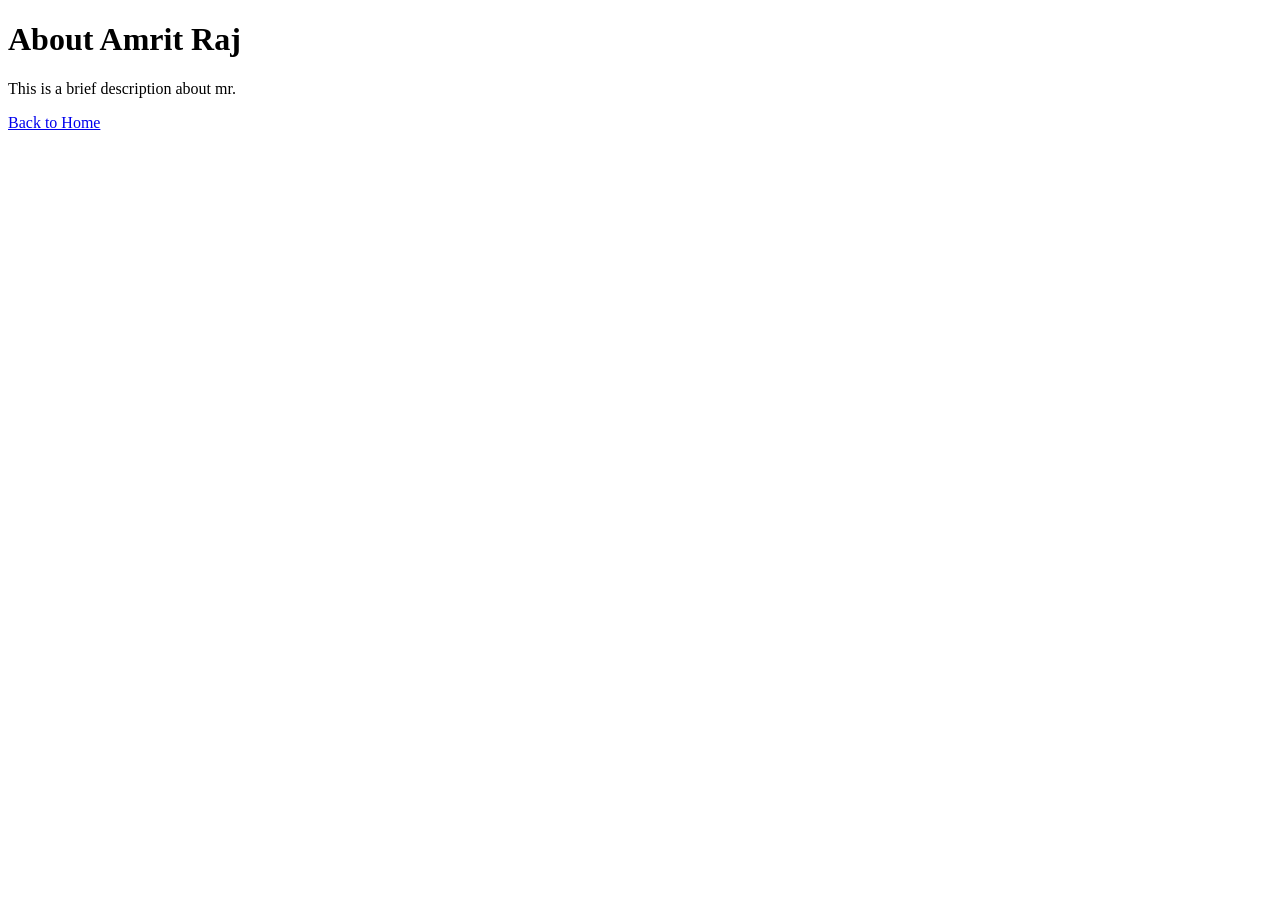
==== index.html @ 1b0df40c "Update index.html" ====
<!DOCTYPE html>
<html>
<head>
  <title>About Me</title>
</head>
  <body>
    <h1>About Amrit Raj</h1>
    <p>This is a brief description about mr.</p>
    <a href="/">Back to Home</a>
  </body>
</html>
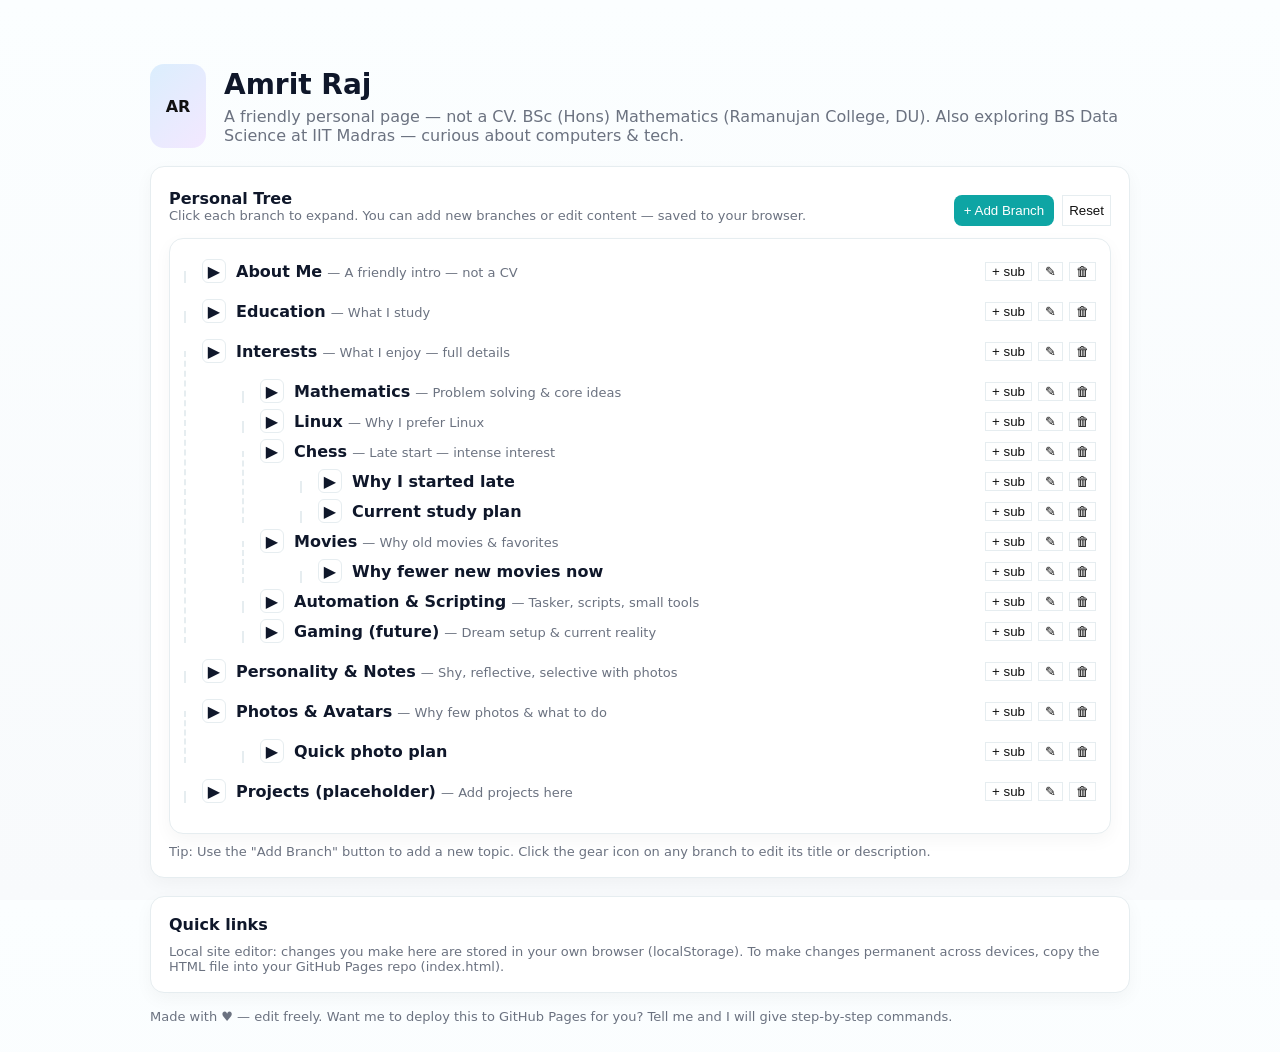
==== commit db44a347: "Revamp personal page layout and features Updated the structure and content of the personal page, inc" ====
--- a/index.html
+++ b/index.html
@@ -1,11 +1,333 @@
-<!DOCTYPE html>
-<html>
+<!doctype html>
+<html lang="en">
 <head>
-  <title>About Me</title>
+  <meta charset="utf-8" />
+  <meta name="viewport" content="width=device-width,initial-scale=1" />
+  <title>Amrit Raj — Personal Tree</title>
+  <style>
+    :root{--bg:#f8fafc;--card:#ffffff;--muted:#6b7280;--accent:#0ea5a4;--line:#e6edf0}
+    html,body{height:100%}
+    body{font-family:Inter, system-ui, -apple-system, 'Segoe UI', Roboto, 'Helvetica Neue', Arial; margin:0;background:linear-gradient(180deg, #fbfeff 0%, var(--bg) 100%);color:#0f172a}
+    .wrap{max-width:980px;margin:36px auto;padding:28px}
+    header{display:flex;align-items:center;gap:18px}
+    .avatar{width:84px;height:84px;border-radius:14px;background:linear-gradient(135deg,#dbeefd,#f3e8ff);display:flex;align-items:center;justify-content:center;font-weight:700;color:#111}
+    h1{font-size:28px;margin:0}
+    .subtitle{color:var(--muted);margin-top:6px}
+
+    .card{background:var(--card);border-radius:14px;padding:18px;margin-top:18px;box-shadow:0 6px 18px rgba(12,18,31,0.04);border:1px solid var(--line)}
+
+    /* Tree styles */
+    .tree{padding:14px}
+    .node{list-style:none;margin:6px 0;padding-left:18px;position:relative}
+    .node:before{content:'';position:absolute;left:0;top:12px;height:calc(100% - 12px);width:12px;border-left:2px dashed var(--line)}
+    .node .branch{display:flex;align-items:center;gap:10px}
+    .toggle{width:22px;height:22px;border-radius:6px;border:1px solid var(--line);display:inline-flex;align-items:center;justify-content:center;cursor:pointer;background:#fff}
+    .label{font-weight:600}
+    .muted{color:var(--muted);font-size:13px}
+
+    .content{margin:10px 0 12px 36px;padding:12px;border-radius:8px;background:linear-gradient(90deg,#fbfffd, #ffffff);border:1px solid var(--line)}
+
+    .controls{display:flex;gap:8px;margin-top:10px}
+    button.btn{background:var(--accent);border:none;color:#fff;padding:8px 10px;border-radius:8px;cursor:pointer}
+    button.ghost{background:#fff;border:1px solid var(--line);color:#111}
+
+    .tiny{font-size:13px;color:var(--muted)}
+
+    footer{margin-top:16px;color:var(--muted);font-size:13px}
+
+    /* responsive */
+    @media (max-width:640px){.wrap{margin:10px;padding:14px}.avatar{width:64px;height:64px}}
+  </style>
 </head>
-  <body>
-    <h1>About Amrit Raj</h1>
-    <p>This is a brief description about mr.</p>
-    <a href="/">Back to Home</a>
-  </body>
+<body>
+  <div class="wrap">
+    <header>
+      <div class="avatar">AR</div>
+      <div>
+        <h1>Amrit Raj</h1>
+        <div class="subtitle">A friendly personal page — not a CV. BSc (Hons) Mathematics (Ramanujan College, DU). Also exploring BS Data Science at IIT Madras — curious about computers & tech.</div>
+      </div>
+    </header>
+
+    <div class="card">
+      <div style="display:flex;justify-content:space-between;align-items:center">
+        <div>
+          <strong>Personal Tree</strong>
+          <div class="tiny">Click each branch to expand. You can add new branches or edit content — saved to your browser.</div>
+        </div>
+        <div class="controls">
+          <button class="btn" id="addRoot">+ Add Branch</button>
+          <button class="ghost" id="resetBtn">Reset</button>
+        </div>
+      </div>
+
+      <div class="tree card" id="treeRoot" style="margin-top:12px">
+        <!-- Tree will be rendered here -->
+      </div>
+
+      <div class="tiny" style="margin-top:10px">Tip: Use the "Add Branch" button to add a new topic. Click the gear icon on any branch to edit its title or description.</div>
+    </div>
+
+    <div class="card">
+      <strong>Quick links</strong>
+      <div style="margin-top:10px" class="muted">Local site editor: changes you make here are stored in your own browser (localStorage). To make changes permanent across devices, copy the HTML file into your GitHub Pages repo (index.html).</div>
+    </div>
+
+    <footer>Made with ♥ — edit freely. Want me to deploy this to GitHub Pages for you? Tell me and I will give step-by-step commands.</footer>
+  </div>
+
+  <template id="nodeTpl">
+    <div class="node">
+      <div class="branch">
+        <div class="toggle" data-action="toggle">▶</div>
+        <div style="flex:1">
+          <div><span class="label" data-role="title">Branch</span> <span class="muted" data-role="short"></span></div>
+        </div>
+        <div style="display:flex;gap:6px">
+          <button class="ghost" data-action="add">+ sub</button>
+          <button class="ghost" data-action="edit">✎</button>
+          <button class="ghost" data-action="delete">🗑</button>
+        </div>
+      </div>
+      <div class="content" data-role="content" style="display:none"></div>
+      <ul data-role="children"></ul>
+    </div>
+  </template>
+
+  <script>
+    // initial data (filled using the details you provided)
+    const defaultTree = {
+      title: 'root',
+      children: [
+        {
+          title: 'About Me',
+          short: 'A friendly intro — not a CV',
+          content: `Hi! I'm <strong>Amrit Raj</strong>. I study BSc (Hons) Mathematics at Ramanujan College (DU) and I'm also exploring BS in Data Science at IIT Madras out of interest in computers & tech. This site is casual — like how I'd introduce myself to a friend.`,
+          children: []
+        },
+        {
+          title: 'Education',
+          short: 'What I study',
+          content: `BSc (Hons) Mathematics — Ramanujan College, DU.<br/>Currently exploring BS in Data Science at IIT Madras and learning programming (diploma-level work).`,
+          children: []
+        },
+        {
+          title: 'Interests',
+          short: 'What I enjoy — full details',
+          content: `Below are expanded sub-branches describing each interest in depth. Click any sub-branch for details and personal notes.`,
+          children: [
+            {
+              title: 'Mathematics',
+              short: 'Problem solving & core ideas',
+              content: `I genuinely enjoy mathematics — especially when solving deep, core problems. I like the feeling of understanding a concept from first principles rather than rote tricks. I prefer the challenge and clarity that come from a careful proof or a neat trick that connects ideas. I'm not chasing being a "professional" mathematician — I enjoy math because it fits how my mind likes to think: precise, logical, and elegant.`,
+              children: []
+            },
+            {
+              title: 'Linux',
+              short: 'Why I prefer Linux',
+              content: `I prefer Linux over Windows because it gives me control and clarity. I like customizing the system, using the terminal, and building lightweight setups. Linux aligns with my interest in troubleshooting and automation — I can inspect what's happening under the hood, script tasks, and learn by doing.`,
+              children: []
+            },
+            {
+              title: 'Chess',
+              short: 'Late start — intense interest',
+              content: `I only learned chess in mid-2024 and now regret not starting earlier. The game is fascinating because it combines calculation, pattern recognition, and long-term planning. Right now I'm studying openings, tactics, and endgames; I record my progress and reflect on mistakes. My goal isn't just to get a high rating quickly — I want to enjoy the learning process and improve steadily.`,
+              children: [
+                {
+                  title: 'Why I started late',
+                  short: '',
+                  content: `I didn't discover chess earlier because my focus was elsewhere — studies, other hobbies, and life distractions. Once I tried it, I realized how addictive learning it could be. Better late than never: many skills transfer (analytical thinking, patience), and I'm excited about future progress.`,
+                  children: []
+                },
+                {
+                  title: 'Current study plan',
+                  short: '',
+                  content: `Daily tactics practice, one opening to learn at a time, annotated game reviews, and endgame fundamentals. Make small goals: 20 tactics a day, one annotated game per week.`,
+                  children: []
+                }
+              ]
+            },
+            {
+              title: 'Movies',
+              short: 'Why old movies & favorites',
+              content: `I enjoy older films (approx 2000–2016) across romance (SRK), action (Hrithik), and comedy (Akshay). These films have strong nostalgia, memorable music, and clear emotional beats that I enjoy. Recently I've watched many of the classics, so I don't have many new titles left to explore in that era — which explains why I'm not watching as many movies now.`,
+              children: [
+                {
+                  title: 'Why fewer new movies now',
+                  short: '',
+                  content: `In the last two years I went through many of the films I loved; I rewatched and completed most of them, so there's less novelty now. When I'm in the mood I still revisit favorites for comfort and nostalgia.`,
+                  children: []
+                }
+              ]
+            },
+            {
+              title: 'Automation & Scripting',
+              short: 'Tasker, scripts, small tools',
+              content: `I enjoy building automation: using Tasker for phone automation, writing Python scripts to solve repetitive tasks, and making tools that save small chunks of time. Automation scratches the same itch as math: find an elegant routine that reduces friction.`,
+              children: []
+            },
+            {
+              title: 'Gaming (future)',
+              short: 'Dream setup & current reality',
+              content: `I hope to dive into PC gaming once I have a GPU and a more powerful rig. Right now I don't play much — phone games aren't my preference, except for a few classics (Mini Militia, Clash of Clans). My ideal future setup is large and immersive (multimonitor, high fps), but for now gaming remains a planned hobby rather than a present one.`,
+              children: []
+            }
+          ]
+        },
+        {
+          title: 'Personality & Notes',
+          short: 'Shy, reflective, selective with photos',
+          content: `I'm naturally shy sometimes — that's part of who I am. I reflect on interactions and prefer small circles. I also care strongly about presentation: I don't like average photos. Out of ~4000 photos, fewer than 70 are usable, fewer than 15 are single portraits, and only about 5 I consider good. I prefer either very good (carefully chosen) or intentionally funny photos rather than bland, average ones.`,
+          children: []
+        },
+        {
+          title: 'Photos & Avatars',
+          short: 'Why few photos & what to do',
+          content: `You mentioned you don't like average photos. That's normal — some people are picky about self-images. Practical tips: take a short session with consistent lighting, pick 5-10 final shots at different expressions, and keep them in a folder. If you prefer not to use real photos, consider a simple illustrated avatar or stylized initials (the site already uses "AR" avatar).`,
+          children: [
+            {
+              title: 'Quick photo plan',
+              short: '',
+              content: `1) Choose a neutral background and natural light. 2) Take a set of 20 photos with different expressions. 3) Pick 3 favorites; edit lightly (crop, exposure). 4) Keep one as your profile picture and archive the rest.`,
+              children: []
+            }
+          ]
+        },
+        {
+          title: 'Projects (placeholder)',
+          short: 'Add projects here',
+          content: `You can list small projects: Python scripts, automation tasks, data analysis notebooks, chess study logs, etc. Add them using the "+ sub" button.`,
+          children: []
+        }
+      ]
+    };
+
+
+    // Load from localStorage or fallback
+    const STORAGE_KEY = 'amritraj_tree_v1';
+    let treeData = null;
+    try{
+      const raw = localStorage.getItem(STORAGE_KEY);
+      treeData = raw ? JSON.parse(raw) : defaultTree;
+    }catch(e){treeData = defaultTree}
+
+    const rootEl = document.getElementById('treeRoot');
+    const tpl = document.getElementById('nodeTpl').content;
+
+    function render() {
+      rootEl.innerHTML = '';
+      treeData.children.forEach(child => {
+        const node = buildNode(child);
+        rootEl.appendChild(node);
+      })
+      save();
+    }
+
+    function buildNode(data) {
+      const clone = tpl.cloneNode(true);
+      const nodeWrapper = clone.querySelector('.node');
+      const titleEl = clone.querySelector('[data-role="title"]');
+      const shortEl = clone.querySelector('[data-role="short"]');
+      const contentEl = clone.querySelector('[data-role="content"]');
+      const childrenEl = clone.querySelector('[data-role="children"]');
+
+      titleEl.innerHTML = data.title || 'Untitled';
+      shortEl.textContent = data.short ? ` — ${data.short}` : '';
+      contentEl.innerHTML = data.content || '<span class="muted">No details yet.</span>';
+
+      // toggle
+      const toggle = clone.querySelector('[data-action="toggle"]');
+      toggle.addEventListener('click', ()=>{
+        const open = contentEl.style.display === 'block';
+        contentEl.style.display = open ? 'none' : 'block';
+        toggle.textContent = open ? '▶' : '▼';
+      });
+
+      // add sub-branch
+      clone.querySelector('[data-action="add"]').addEventListener('click', ()=>{
+        const t = prompt('New sub-branch title');
+        if(t){
+          data.children = data.children || [];
+          data.children.push({title:t, short:'', content:'Write something here...', children:[]});
+          const childNode = buildNode(data.children[data.children.length-1]);
+          childrenEl.appendChild(childNode);
+          contentEl.style.display = 'block'; toggle.textContent = '▼'; save();
+        }
+      });
+
+      // edit
+      clone.querySelector('[data-action="edit"]').addEventListener('click', ()=>{
+        const newTitle = prompt('Edit title', data.title) || data.title;
+        const newShort = prompt('Short note (shown next to title)', data.short || '') || data.short;
+        const newContent = prompt('Content HTML (basic tags ok)', data.content || '') || data.content;
+        data.title = newTitle; data.short = newShort; data.content = newContent;
+        titleEl.innerHTML = data.title; shortEl.textContent = data.short ? ` — ${data.short}` : '';
+        contentEl.innerHTML = data.content;
+        save();
+      });
+
+      // delete
+      clone.querySelector('[data-action="delete"]').addEventListener('click', ()=>{
+        if(!confirm('Delete this branch and all its children?')) return;
+        const parentList = nodeWrapper.parentElement;
+        if(parentList && parentList.dataset.role === 'children'){
+          // remove from parent's children array
+          const parentNode = findParentNode(treeData, data);
+          if(parentNode){
+            parentNode.children = parentNode.children.filter(c=>c!==data);
+            parentList.removeChild(nodeWrapper);
+            save();
+          }
+        } else {
+          // root-level delete
+          treeData.children = treeData.children.filter(c=>c!==data);
+          nodeWrapper.remove();
+          save();
+        }
+      });
+
+      // render children
+      (data.children || []).forEach(ch => {
+        const cn = buildNode(ch);
+        childrenEl.appendChild(cn);
+      });
+
+      return nodeWrapper;
+    }
+
+    function findParentNode(root, target){
+      if(!root || !root.children) return null;
+      for(const ch of root.children){
+        if(ch === target) return root;
+        const deeper = findParentNode(ch, target);
+        if(deeper) return deeper;
+      }
+      return null;
+    }
+
+    function save(){
+      try{localStorage.setItem(STORAGE_KEY, JSON.stringify(treeData));}catch(e){console.warn('save failed',e)}
+    }
+
+    // Add root-level branch
+    document.getElementById('addRoot').addEventListener('click', ()=>{
+      const t = prompt('New branch title');
+      if(t){
+        const node = {title:t, short:'', content:'Write something here...', children:[]};
+        treeData.children.push(node);
+        render();
+      }
+    });
+
+    // reset
+    document.getElementById('resetBtn').addEventListener('click', ()=>{
+      if(confirm('Restore initial tree and clear your local edits?')){
+        treeData = defaultTree; save(); render();
+      }
+    });
+
+    // initial render
+    render();
+  </script>
+</body>
 </html>
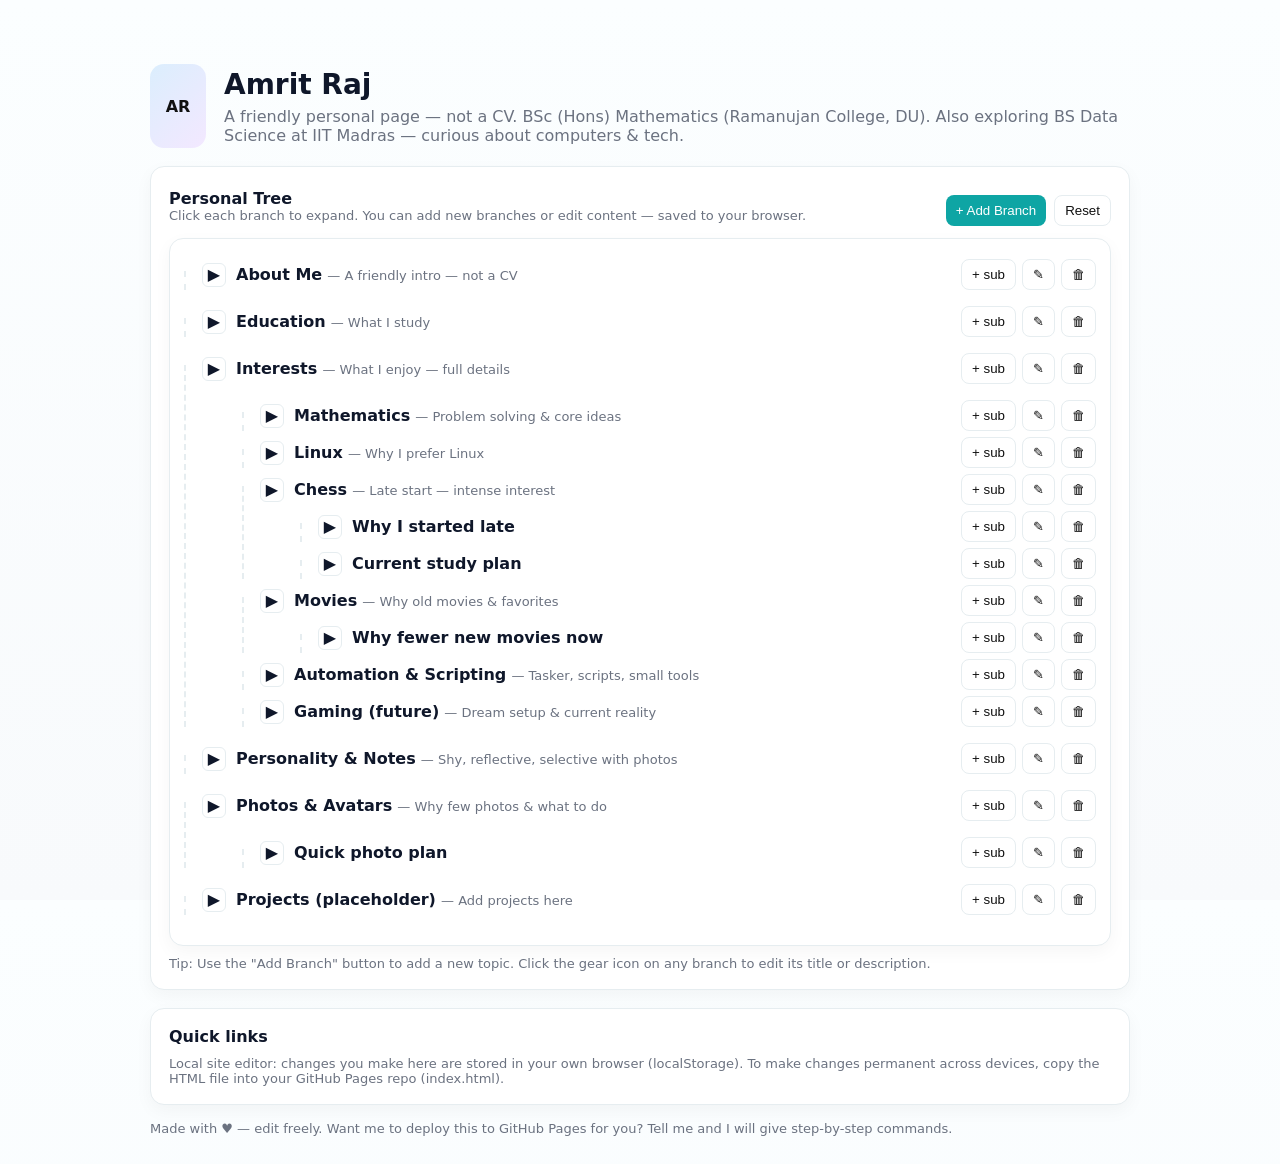
==== commit 3ea071b7: "Refactor event listeners and style adjustments" ====
--- a/index.html
+++ b/index.html
@@ -27,15 +27,15 @@
 
     .content{margin:10px 0 12px 36px;padding:12px;border-radius:8px;background:linear-gradient(90deg,#fbfffd, #ffffff);border:1px solid var(--line)}
 
+    /* controls/buttons (re-added) */
     .controls{display:flex;gap:8px;margin-top:10px}
     button.btn{background:var(--accent);border:none;color:#fff;padding:8px 10px;border-radius:8px;cursor:pointer}
-    button.ghost{background:#fff;border:1px solid var(--line);color:#111}
+    button.ghost{background:#fff;border:1px solid var(--line);color:#111;padding:7px 10px;border-radius:8px;cursor:pointer}
 
     .tiny{font-size:13px;color:var(--muted)}
 
     footer{margin-top:16px;color:var(--muted);font-size:13px}
 
-    /* responsive */
     @media (max-width:640px){.wrap{margin:10px;padding:14px}.avatar{width:64px;height:64px}}
   </style>
 </head>
@@ -95,7 +95,7 @@
   </template>
 
   <script>
-    // initial data (filled using the details you provided)
+    // initial data (kept exactly as you wrote)
     const defaultTree = {
       title: 'root',
       children: [
@@ -202,14 +202,13 @@
       ]
     };
 
-
     // Load from localStorage or fallback
     const STORAGE_KEY = 'amritraj_tree_v1';
     let treeData = null;
-    try{
+    try {
       const raw = localStorage.getItem(STORAGE_KEY);
       treeData = raw ? JSON.parse(raw) : defaultTree;
-    }catch(e){treeData = defaultTree}
+    } catch (e) { treeData = defaultTree; }
 
     const rootEl = document.getElementById('treeRoot');
     const tpl = document.getElementById('nodeTpl').content;
@@ -219,7 +218,7 @@
       treeData.children.forEach(child => {
         const node = buildNode(child);
         rootEl.appendChild(node);
-      })
+      });
       save();
     }
 
@@ -237,26 +236,26 @@
 
       // toggle
       const toggle = clone.querySelector('[data-action="toggle"]');
-      toggle.addEventListener('click', ()=>{
+      toggle.addEventListener('click', () => {
         const open = contentEl.style.display === 'block';
         contentEl.style.display = open ? 'none' : 'block';
         toggle.textContent = open ? '▶' : '▼';
       });
 
       // add sub-branch
-      clone.querySelector('[data-action="add"]').addEventListener('click', ()=>{
+      clone.querySelector('[data-action="add"]').addEventListener('click', () => {
         const t = prompt('New sub-branch title');
-        if(t){
+        if (t) {
           data.children = data.children || [];
-          data.children.push({title:t, short:'', content:'Write something here...', children:[]});
-          const childNode = buildNode(data.children[data.children.length-1]);
+          data.children.push({ title: t, short: '', content: 'Write something here...', children: [] });
+          const childNode = buildNode(data.children[data.children.length - 1]);
           childrenEl.appendChild(childNode);
           contentEl.style.display = 'block'; toggle.textContent = '▼'; save();
         }
       });
 
       // edit
-      clone.querySelector('[data-action="edit"]').addEventListener('click', ()=>{
+      clone.querySelector('[data-action="edit"]').addEventListener('click', () => {
         const newTitle = prompt('Edit title', data.title) || data.title;
         const newShort = prompt('Short note (shown next to title)', data.short || '') || data.short;
         const newContent = prompt('Content HTML (basic tags ok)', data.content || '') || data.content;
@@ -267,20 +266,18 @@
       });
 
       // delete
-      clone.querySelector('[data-action="delete"]').addEventListener('click', ()=>{
-        if(!confirm('Delete this branch and all its children?')) return;
+      clone.querySelector('[data-action="delete"]').addEventListener('click', () => {
+        if (!confirm('Delete this branch and all its children?')) return;
         const parentList = nodeWrapper.parentElement;
-        if(parentList && parentList.dataset.role === 'children'){
-          // remove from parent's children array
+        if (parentList && parentList.dataset.role === 'children') {
           const parentNode = findParentNode(treeData, data);
-          if(parentNode){
-            parentNode.children = parentNode.children.filter(c=>c!==data);
+          if (parentNode) {
+            parentNode.children = parentNode.children.filter(c => c !== data);
             parentList.removeChild(nodeWrapper);
             save();
           }
         } else {
-          // root-level delete
-          treeData.children = treeData.children.filter(c=>c!==data);
+          treeData.children = treeData.children.filter(c => c !== data);
           nodeWrapper.remove();
           save();
         }
@@ -295,33 +292,33 @@
       return nodeWrapper;
     }
 
-    function findParentNode(root, target){
-      if(!root || !root.children) return null;
-      for(const ch of root.children){
-        if(ch === target) return root;
+    function findParentNode(root, target) {
+      if (!root || !root.children) return null;
+      for (const ch of root.children) {
+        if (ch === target) return root;
         const deeper = findParentNode(ch, target);
-        if(deeper) return deeper;
+        if (deeper) return deeper;
       }
       return null;
     }
 
-    function save(){
-      try{localStorage.setItem(STORAGE_KEY, JSON.stringify(treeData));}catch(e){console.warn('save failed',e)}
+    function save() {
+      try { localStorage.setItem(STORAGE_KEY, JSON.stringify(treeData)); } catch (e) { console.warn('save failed', e); }
     }
 
     // Add root-level branch
-    document.getElementById('addRoot').addEventListener('click', ()=>{
+    document.getElementById('addRoot').addEventListener('click', () => {
       const t = prompt('New branch title');
-      if(t){
-        const node = {title:t, short:'', content:'Write something here...', children:[]};
+      if (t) {
+        const node = { title: t, short: '', content: 'Write something here...', children: [] };
         treeData.children.push(node);
         render();
       }
     });
 
     // reset
-    document.getElementById('resetBtn').addEventListener('click', ()=>{
-      if(confirm('Restore initial tree and clear your local edits?')){
+    document.getElementById('resetBtn').addEventListener('click', () => {
+      if (confirm('Restore initial tree and clear your local edits?')) {
         treeData = defaultTree; save(); render();
       }
     });
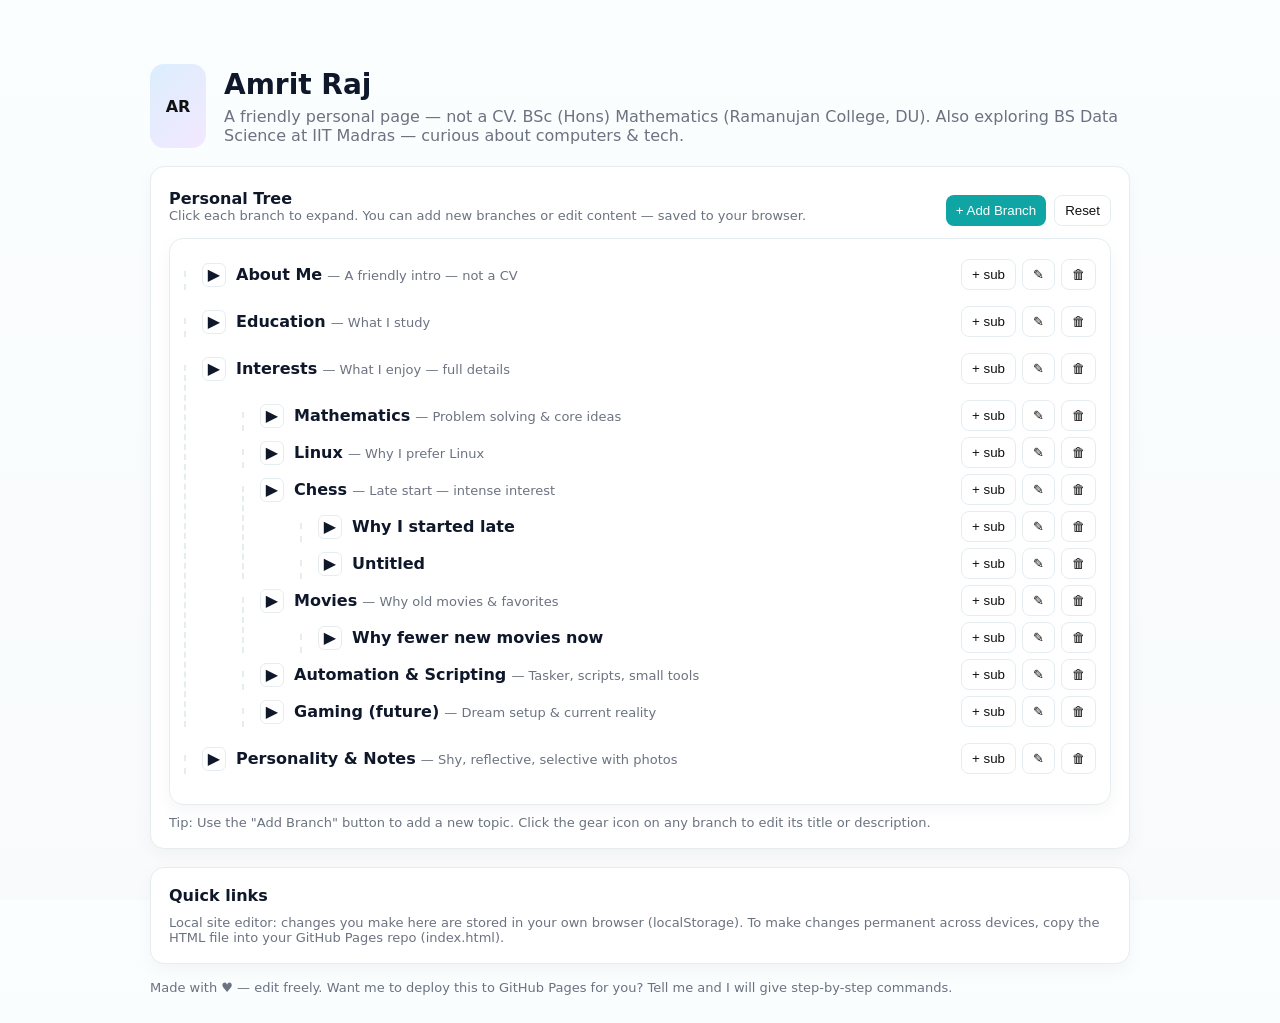
==== commit 753e2a26: "Revise content in index.html for clarity Updated personal introduction and interests sections for cl" ====
--- a/index.html
+++ b/index.html
@@ -102,13 +102,13 @@
         {
           title: 'About Me',
           short: 'A friendly intro — not a CV',
-          content: `Hi! I'm <strong>Amrit Raj</strong>. I study BSc (Hons) Mathematics at Ramanujan College (DU) and I'm also exploring BS in Data Science at IIT Madras out of interest in computers & tech. This site is casual — like how I'd introduce myself to a friend.`,
+          content: `Hi! I'm <strong>Amrit Raj</strong>. I study BSc (Hons) Mathematics at Ramanujan College (DU) and I'm also exploring BS in Data Science at IIT Madras out of interest in computers & tech. This site is casual — like how I'd introduce myself to a someone.`,
           children: []
         },
         {
           title: 'Education',
           short: 'What I study',
-          content: `BSc (Hons) Mathematics — Ramanujan College, DU.<br/>Currently exploring BS in Data Science at IIT Madras and learning programming (diploma-level work).`,
+          content: `BSc (Hons) Mathematics — Ramanujan College, DU.<br/>Currently exploring BS in Data Science at IIT Madras and learning programming (diploma-level ).`,
           children: []
         },
         {
@@ -119,31 +119,29 @@
             {
               title: 'Mathematics',
               short: 'Problem solving & core ideas',
-              content: `I genuinely enjoy mathematics — especially when solving deep, core problems. I like the feeling of understanding a concept from first principles rather than rote tricks. I prefer the challenge and clarity that come from a careful proof or a neat trick that connects ideas. I'm not chasing being a "professional" mathematician — I enjoy math because it fits how my mind likes to think: precise, logical, and elegant.`,
+              content: `I genuinely enjoy mathematics — especially when solving deep, core problems. I'm not chasing being a "professional" mathematician — I enjoy math because it fits how my mind likes to think.`,
               children: []
             },
             {
               title: 'Linux',
               short: 'Why I prefer Linux',
-              content: `I prefer Linux over Windows because it gives me control and clarity. I like customizing the system, using the terminal, and building lightweight setups. Linux aligns with my interest in troubleshooting and automation — I can inspect what's happening under the hood, script tasks, and learn by doing.`,
+              content: `I prefer Linux over Windows because it gives me control and clarity. I like customizing the system, using the terminal, and building lightweight setups. Linux aligns with my interest — I can inspect what's happening under the hood, script tasks, and learn by doing.`,
               children: []
             },
             {
               title: 'Chess',
               short: 'Late start — intense interest',
-              content: `I only learned chess in mid-2024 and now regret not starting earlier. The game is fascinating because it combines calculation, pattern recognition, and long-term planning. Right now I'm studying openings, tactics, and endgames; I record my progress and reflect on mistakes. My goal isn't just to get a high rating quickly — I want to enjoy the learning process and improve steadily.`,
+              content: `I only learned chess in mid-2024 and now regret not starting earlier. The game is fascinating because it combines calculation, pattern recognition, and long-term planning. Right now I'm studying openings, tactics, and endgames.`,
               children: [
                 {
                   title: 'Why I started late',
                   short: '',
-                  content: `I didn't discover chess earlier because my focus was elsewhere — studies, other hobbies, and life distractions. Once I tried it, I realized how addictive learning it could be. Better late than never: many skills transfer (analytical thinking, patience), and I'm excited about future progress.`,
+                  content: `I didn't discover chess earlier because my focus was elsewhere — other hobbies, and life distractions. Once I tried it, I realized how addictive learning it could be. And I'm excited about future progress.`,
                   children: []
                 },
-                {
-                  title: 'Current study plan',
-                  short: '',
-                  content: `Daily tactics practice, one opening to learn at a time, annotated game reviews, and endgame fundamentals. Make small goals: 20 tactics a day, one annotated game per week.`,
-                  children: []
+               {
+                  
+                 children: []
                 }
               ]
             },
@@ -163,7 +161,7 @@
             {
               title: 'Automation & Scripting',
               short: 'Tasker, scripts, small tools',
-              content: `I enjoy building automation: using Tasker for phone automation, writing Python scripts to solve repetitive tasks, and making tools that save small chunks of time. Automation scratches the same itch as math: find an elegant routine that reduces friction.`,
+              content: `I enjoy building automation: using Tasker for phone automation, writing Python scripts to solve repetitive tasks, and making tools that save small chunks of time.`,
               children: []
             },
             {
@@ -177,28 +175,11 @@
         {
           title: 'Personality & Notes',
           short: 'Shy, reflective, selective with photos',
-          content: `I'm naturally shy sometimes — that's part of who I am. I reflect on interactions and prefer small circles. I also care strongly about presentation: I don't like average photos. Out of ~4000 photos, fewer than 70 are usable, fewer than 15 are single portraits, and only about 5 I consider good. I prefer either very good (carefully chosen) or intentionally funny photos rather than bland, average ones.`,
+          content: `I'm naturally shy sometimes. I don't really know why, but I don't enjoy being that way. — that's part of who I am. I don't like average photos. Out of ~4000 photos, fewer than 70 are usable, fewer than 15 are single portraits, and only about 5 I consider good. I prefer either very good (carefully chosen) or intentionally funny photos rather than bland, average ones.`,
           children: []
         },
-        {
-          title: 'Photos & Avatars',
-          short: 'Why few photos & what to do',
-          content: `You mentioned you don't like average photos. That's normal — some people are picky about self-images. Practical tips: take a short session with consistent lighting, pick 5-10 final shots at different expressions, and keep them in a folder. If you prefer not to use real photos, consider a simple illustrated avatar or stylized initials (the site already uses "AR" avatar).`,
-          children: [
-            {
-              title: 'Quick photo plan',
-              short: '',
-              content: `1) Choose a neutral background and natural light. 2) Take a set of 20 photos with different expressions. 3) Pick 3 favorites; edit lightly (crop, exposure). 4) Keep one as your profile picture and archive the rest.`,
-              children: []
-            }
-          ]
-        },
-        {
-          title: 'Projects (placeholder)',
-          short: 'Add projects here',
-          content: `You can list small projects: Python scripts, automation tasks, data analysis notebooks, chess study logs, etc. Add them using the "+ sub" button.`,
-          children: []
-        }
+        ,
+        
       ]
     };
 
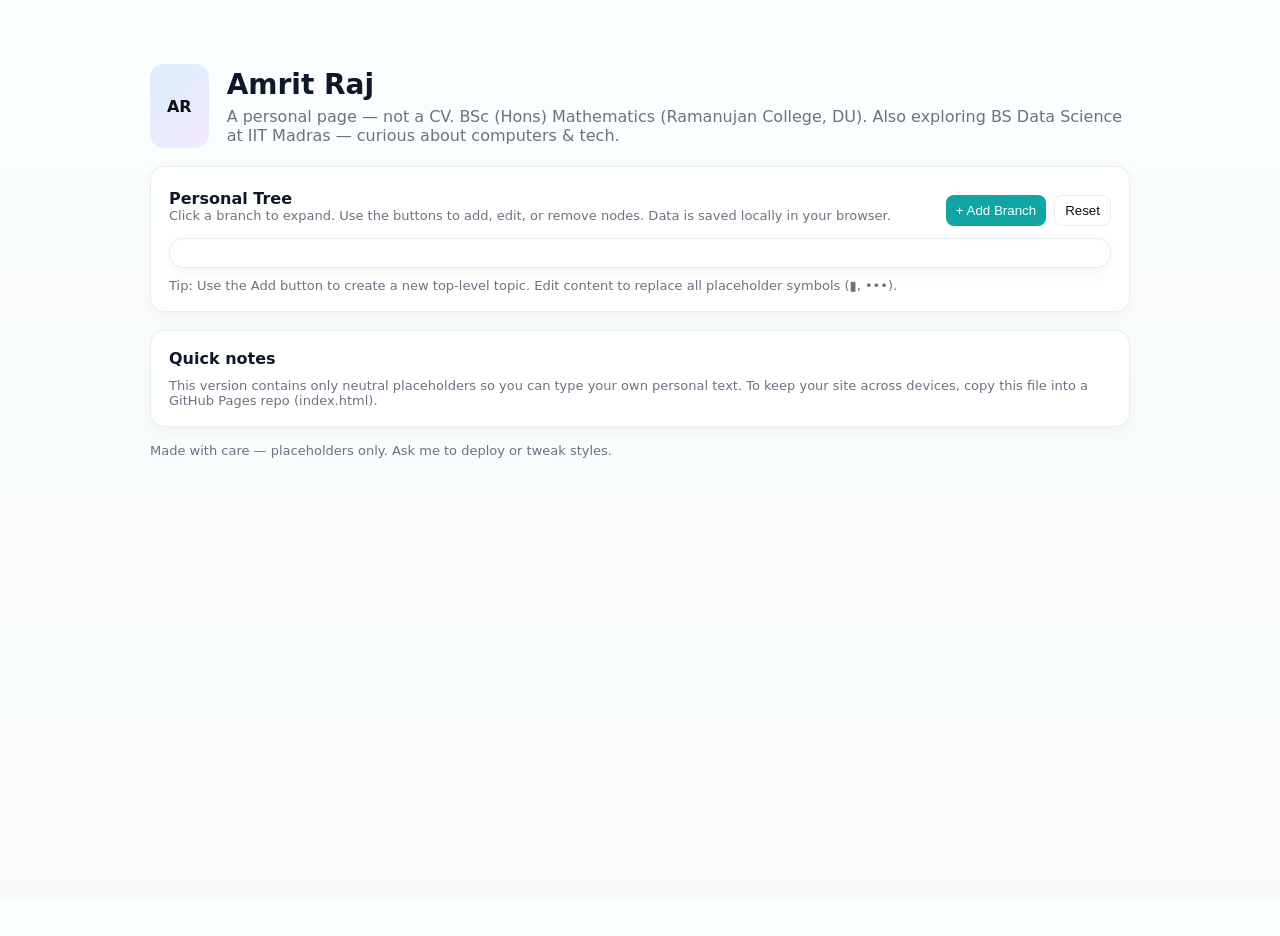
==== commit aa37cb16: "Update title and content placeholders in index.html" ====
--- a/index.html
+++ b/index.html
@@ -3,7 +3,7 @@
 <head>
   <meta charset="utf-8" />
   <meta name="viewport" content="width=device-width,initial-scale=1" />
-  <title>Amrit Raj — Personal Tree</title>
+  <title>Personal Tree — Amrit Raj</title>
   <style>
     :root{--bg:#f8fafc;--card:#ffffff;--muted:#6b7280;--accent:#0ea5a4;--line:#e6edf0}
     html,body{height:100%}
@@ -45,7 +45,7 @@
       <div class="avatar">AR</div>
       <div>
         <h1>Amrit Raj</h1>
-        <div class="subtitle">A friendly personal page — not a CV. BSc (Hons) Mathematics (Ramanujan College, DU). Also exploring BS Data Science at IIT Madras — curious about computers & tech.</div>
+        <div class="subtitle">A personal page — not a CV. BSc (Hons) Mathematics (Ramanujan College, DU). Also exploring BS Data Science at IIT Madras — curious about computers & tech.</div>
       </div>
     </header>
 
@@ -53,7 +53,7 @@
       <div style="display:flex;justify-content:space-between;align-items:center">
         <div>
           <strong>Personal Tree</strong>
-          <div class="tiny">Click each branch to expand. You can add new branches or edit content — saved to your browser.</div>
+          <div class="tiny">Click a branch to expand. Use the buttons to add, edit, or remove nodes. Data is saved locally in your browser.</div>
         </div>
         <div class="controls">
           <button class="btn" id="addRoot">+ Add Branch</button>
@@ -65,15 +65,15 @@
         <!-- Tree will be rendered here -->
       </div>
 
-      <div class="tiny" style="margin-top:10px">Tip: Use the "Add Branch" button to add a new topic. Click the gear icon on any branch to edit its title or description.</div>
+      <div class="tiny" style="margin-top:10px">Tip: Use the Add button to create a new top-level topic. Edit content to replace all placeholder symbols (▮, •••).</div>
     </div>
 
     <div class="card">
-      <strong>Quick links</strong>
-      <div style="margin-top:10px" class="muted">Local site editor: changes you make here are stored in your own browser (localStorage). To make changes permanent across devices, copy the HTML file into your GitHub Pages repo (index.html).</div>
+      <strong>Quick notes</strong>
+      <div style="margin-top:10px" class="muted">This version contains only neutral placeholders so you can type your own personal text. To keep your site across devices, copy this file into a GitHub Pages repo (index.html).</div>
     </div>
 
-    <footer>Made with ♥ — edit freely. Want me to deploy this to GitHub Pages for you? Tell me and I will give step-by-step commands.</footer>
+    <footer>Made with care — placeholders only. Ask me to deploy or tweak styles.</footer>
   </div>
 
   <template id="nodeTpl">
@@ -81,7 +81,7 @@
       <div class="branch">
         <div class="toggle" data-action="toggle">▶</div>
         <div style="flex:1">
-          <div><span class="label" data-role="title">Branch</span> <span class="muted" data-role="short"></span></div>
+          <div><span class="label" data-role="title">Branch</span> <span class="muted" data-role="short">•••</span></div>
         </div>
         <div style="display:flex;gap:6px">
           <button class="ghost" data-action="add">+ sub</button>
@@ -89,63 +89,36 @@
           <button class="ghost" data-action="delete">🗑</button>
         </div>
       </div>
-      <div class="content" data-role="content" style="display:none"></div>
+      <div class="content" data-role="content" style="display:none">▮</div>
       <ul data-role="children"></ul>
     </div>
   </template>
 
   <script>
-    // initial data (kept exactly as you wrote)
+    // neutral placeholder data
     const defaultTree = {
       title: 'root',
       children: [
+        { title: 'About Me', short: 'A friendly intro — not a CV', content: 'Hi! I'm <strong>Amrit Raj</strong>. I study BSc (Hons) Mathematics at Ramanujan College (DU) and I'm also exploring BS in Data Science at IIT Madras out of interest in computers & tech. This site is casual — like how I'd introduce myself to someone.', children: [] },
+        { title: 'Education', short: 'What I study', content: 'BSc (Hons) Mathematics — Ramanujan College, DU.<br/>Currently exploring BS in Data Science at IIT Madras and learning programming (diploma-level)', children: [] },
         {
-          title: 'About Me',
-          short: 'A friendly intro — not a CV',
-          content: `Hi! I'm <strong>Amrit Raj</strong>. I study BSc (Hons) Mathematics at Ramanujan College (DU) and I'm also exploring BS in Data Science at IIT Madras out of interest in computers & tech. This site is casual — like how I'd introduce myself to a someone.`,
-          children: []
-        },
-        {
-          title: 'Education',
-          short: 'What I study',
-          content: `BSc (Hons) Mathematics — Ramanujan College, DU.<br/>Currently exploring BS in Data Science at IIT Madras and learning programming (diploma-level ).`,
-          children: []
-        },
-        {
-          title: 'Interests',
-          short: 'What I enjoy — full details',
-          content: `Below are expanded sub-branches describing each interest in depth. Click any sub-branch for details and personal notes.`,
-          children: [
-            {
-              title: 'Mathematics',
-              short: 'Problem solving & core ideas',
-              content: `I genuinely enjoy mathematics — especially when solving deep, core problems. I'm not chasing being a "professional" mathematician — I enjoy math because it fits how my mind likes to think.`,
-              children: []
-            },
-            {
-              title: 'Linux',
-              short: 'Why I prefer Linux',
-              content: `I prefer Linux over Windows because it gives me control and clarity. I like customizing the system, using the terminal, and building lightweight setups. Linux aligns with my interest — I can inspect what's happening under the hood, script tasks, and learn by doing.`,
-              children: []
-            },
+          title: 'Interests', short: 'What I enjoy — full details', content: 'Below are expanded sub-branches describing each interest in depth. Click any sub-branch for details and personal notes.', children: [
+            { title: 'Mathematics', short: 'Problem solving & core ideas', content: 'I genuinely enjoy mathematics — especially when solving deep, core problems. I'm not chasing being a "professional" mathematician — I enjoy math because it fits how my mind likes to think.', children: [] },
+            { title: 'Linux', short: 'Why I prefer Linux', content: 'I prefer Linux over Windows because it gives me control and clarity. I like customizing the system, using the terminal, and building lightweight setups. Linux aligns with my interest in troubleshooting and automation — I can inspect what's happening under the hood, script tasks, and learn by doing.', children: [] },
             {
               title: 'Chess',
               short: 'Late start — intense interest',
-              content: `I only learned chess in mid-2024 and now regret not starting earlier. The game is fascinating because it combines calculation, pattern recognition, and long-term planning. Right now I'm studying openings, tactics, and endgames.`,
+              content: `I learned chess in mid-2024 and now regret not starting earlier. The game is fascinating because it combines calculation, pattern recognition, and long-term planning. Right now I'm studying openings, tactics, and endgames.`,
               children: [
                 {
                   title: 'Why I started late',
                   short: '',
-                  content: `I didn't discover chess earlier because my focus was elsewhere — other hobbies, and life distractions. Once I tried it, I realized how addictive learning it could be. And I'm excited about future progress.`,
+                  content: `I didn't discover chess earlier because my focus was elsewhere — other hobbies, and life distractions. Once I tried it, I realized how addictive learning it could be. I'm excited about future progress.`,
                   children: []
-                },
-               {
-                  
-                 children: []
                 }
-              ]
-            },
-            {
+          ]
+        },
+         {
               title: 'Movies',
               short: 'Why old movies & favorites',
               content: `I enjoy older films (approx 2000–2016) across romance (SRK), action (Hrithik), and comedy (Akshay). These films have strong nostalgia, memorable music, and clear emotional beats that I enjoy. Recently I've watched many of the classics, so I don't have many new titles left to explore in that era — which explains why I'm not watching as many movies now.`,
@@ -175,16 +148,13 @@
         {
           title: 'Personality & Notes',
           short: 'Shy, reflective, selective with photos',
-          content: `I'm naturally shy sometimes. I don't really know why, but I don't enjoy being that way. — that's part of who I am. I don't like average photos. Out of ~4000 photos, fewer than 70 are usable, fewer than 15 are single portraits, and only about 5 I consider good. I prefer either very good (carefully chosen) or intentionally funny photos rather than bland, average ones.`,
-          children: []
-        },
-        ,
-        
+          content: `I’m naturally shy sometimes, and I don’t know why, but I don’t like being shy — that's part of who I am. I reflect on interactions and prefer small circles. I don't like average photos. Out of ~4000 photos, fewer than 70 are usable, fewer than 15 are single portraits, and only about 5 I consider good. I prefer either very good or intentionally funny photos rather than bland, average ones.`,
+          children: [] 
+        }
       ]
     };
 
-    // Load from localStorage or fallback
-    const STORAGE_KEY = 'amritraj_tree_v1';
+    const STORAGE_KEY = 'personal_tree_placeholders_v1';
     let treeData = null;
     try {
       const raw = localStorage.getItem(STORAGE_KEY);
@@ -211,7 +181,7 @@
       const contentEl = clone.querySelector('[data-role="content"]');
       const childrenEl = clone.querySelector('[data-role="children"]');
 
-      titleEl.innerHTML = data.title || 'Untitled';
+      titleEl.textContent = data.title || '▮';
       shortEl.textContent = data.short ? ` — ${data.short}` : '';
       contentEl.innerHTML = data.content || '<span class="muted">No details yet.</span>';
 
@@ -225,10 +195,10 @@
 
       // add sub-branch
       clone.querySelector('[data-action="add"]').addEventListener('click', () => {
-        const t = prompt('New sub-branch title');
-        if (t) {
+        const t = prompt('New sub-branch title', '▮');
+        if (t !== null) {
           data.children = data.children || [];
-          data.children.push({ title: t, short: '', content: 'Write something here...', children: [] });
+          data.children.push({ title: t || '▮', short: '', content: '▮', children: [] });
           const childNode = buildNode(data.children[data.children.length - 1]);
           childrenEl.appendChild(childNode);
           contentEl.style.display = 'block'; toggle.textContent = '▼'; save();
@@ -239,9 +209,9 @@
       clone.querySelector('[data-action="edit"]').addEventListener('click', () => {
         const newTitle = prompt('Edit title', data.title) || data.title;
         const newShort = prompt('Short note (shown next to title)', data.short || '') || data.short;
-        const newContent = prompt('Content HTML (basic tags ok)', data.content || '') || data.content;
+        const newContent = prompt('Content (HTML allowed)', data.content || '') || data.content;
         data.title = newTitle; data.short = newShort; data.content = newContent;
-        titleEl.innerHTML = data.title; shortEl.textContent = data.short ? ` — ${data.short}` : '';
+        titleEl.textContent = data.title; shortEl.textContent = data.short ? ` — ${data.short}` : '';
         contentEl.innerHTML = data.content;
         save();
       });
@@ -289,9 +259,9 @@
 
     // Add root-level branch
     document.getElementById('addRoot').addEventListener('click', () => {
-      const t = prompt('New branch title');
-      if (t) {
-        const node = { title: t, short: '', content: 'Write something here...', children: [] };
+      const t = prompt('New branch title', '▮');
+      if (t !== null) {
+        const node = { title: t || '▮', short: '', content: '▮', children: [] };
         treeData.children.push(node);
         render();
       }
@@ -299,7 +269,7 @@
 
     // reset
     document.getElementById('resetBtn').addEventListener('click', () => {
-      if (confirm('Restore initial tree and clear your local edits?')) {
+      if (confirm('Restore neutral placeholder tree and clear your local edits?')) {
         treeData = defaultTree; save(); render();
       }
     });
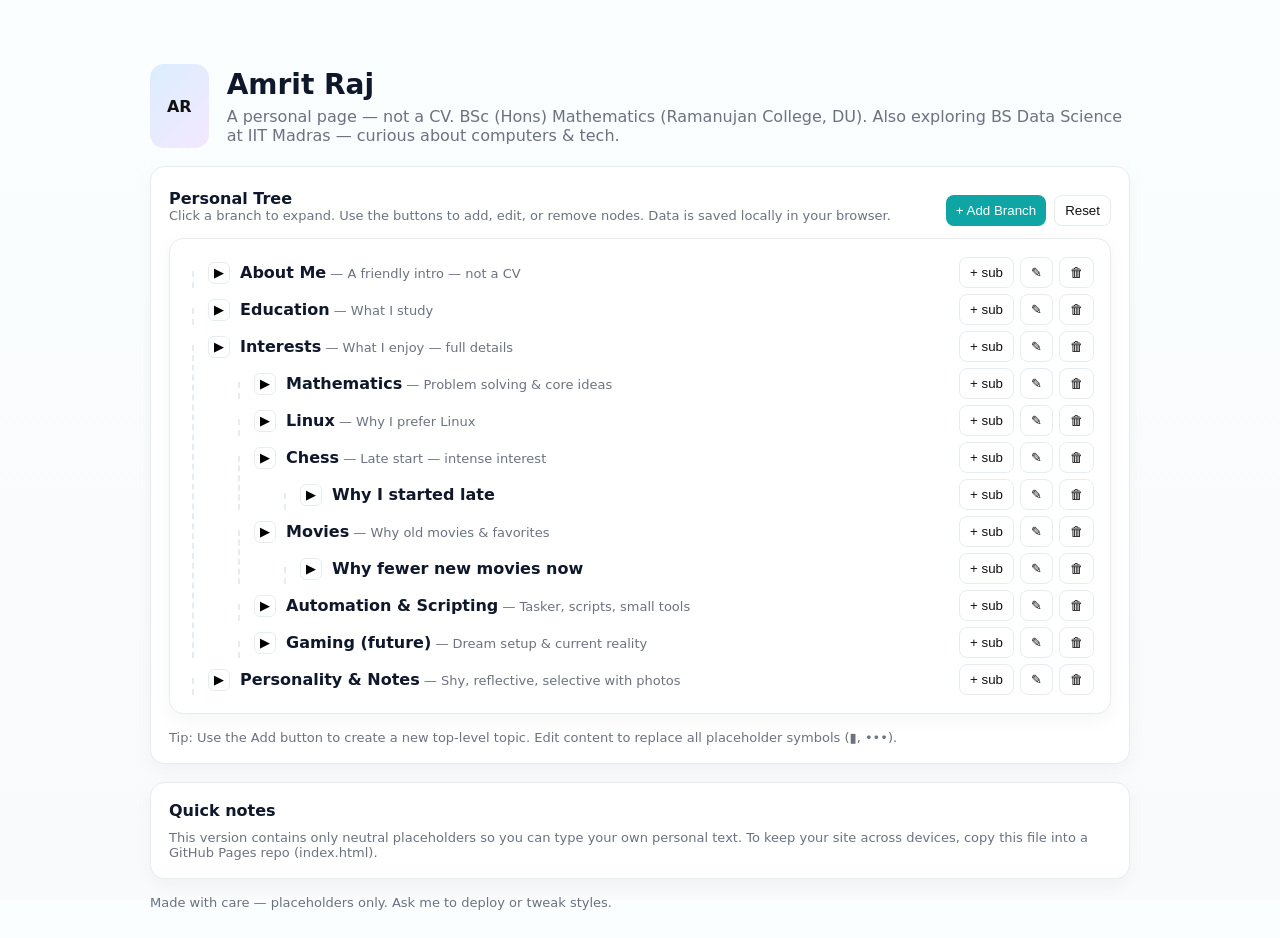
==== commit 750b6aa0: "Refactor tree node HTML structure and styles Updated tree node structure and styles for better layou" ====
--- a/index.html
+++ b/index.html
@@ -18,14 +18,14 @@
 
     /* Tree styles */
     .tree{padding:14px}
-    .node{list-style:none;margin:6px 0;padding-left:18px;position:relative}
-    .node:before{content:'';position:absolute;left:0;top:12px;height:calc(100% - 12px);width:12px;border-left:2px dashed var(--line)}
-    .node .branch{display:flex;align-items:center;gap:10px}
+    .node{list-style:none;margin:6px 0;padding-left:22px;position:relative}
+    .node:before{content:'';position:absolute;left:6px;top:14px;height:calc(100% - 14px);width:12px;border-left:2px dashed var(--line)}
+    .node > .branch{display:flex;align-items:center;gap:10px}
     .toggle{width:22px;height:22px;border-radius:6px;border:1px solid var(--line);display:inline-flex;align-items:center;justify-content:center;cursor:pointer;background:#fff}
     .label{font-weight:600}
     .muted{color:var(--muted);font-size:13px}
 
-    .content{margin:10px 0 12px 36px;padding:12px;border-radius:8px;background:linear-gradient(90deg,#fbfffd, #ffffff);border:1px solid var(--line)}
+    .content{margin:10px 0 12px 36px;padding:12px;border-radius:8px;background:linear-gradient(90deg,#fbfffd,#ffffff);border:1px solid var(--line)}
 
     /* controls/buttons (re-added) */
     .controls{display:flex;gap:8px;margin-top:10px}
@@ -61,9 +61,10 @@
         </div>
       </div>
 
-      <div class="tree card" id="treeRoot" style="margin-top:12px">
+      <!-- use a UL as the root container so nested lists are consistent -->
+      <ul class="tree card" id="treeRoot" style="margin-top:12px; padding:12px 16px;">
         <!-- Tree will be rendered here -->
-      </div>
+      </ul>
 
       <div class="tiny" style="margin-top:10px">Tip: Use the Add button to create a new top-level topic. Edit content to replace all placeholder symbols (▮, •••).</div>
     </div>
@@ -76,22 +77,23 @@
     <footer>Made with care — placeholders only. Ask me to deploy or tweak styles.</footer>
   </div>
 
+  <!-- template uses an LI so children append naturally into ULs -->
   <template id="nodeTpl">
-    <div class="node">
+    <li class="node">
       <div class="branch">
-        <div class="toggle" data-action="toggle">▶</div>
+        <button class="toggle" data-action="toggle" aria-label="toggle">▶</button>
         <div style="flex:1">
-          <div><span class="label" data-role="title">Branch</span> <span class="muted" data-role="short">•••</span></div>
+          <div><span class="label" data-role="title">Branch</span><span class="muted" data-role="short"> •••</span></div>
         </div>
         <div style="display:flex;gap:6px">
-          <button class="ghost" data-action="add">+ sub</button>
-          <button class="ghost" data-action="edit">✎</button>
-          <button class="ghost" data-action="delete">🗑</button>
+          <button class="ghost" data-action="add" aria-label="add-sub">+ sub</button>
+          <button class="ghost" data-action="edit" aria-label="edit">✎</button>
+          <button class="ghost" data-action="delete" aria-label="delete">🗑</button>
         </div>
       </div>
       <div class="content" data-role="content" style="display:none">▮</div>
-      <ul data-role="children"></ul>
-    </div>
+      <ul data-role="children" style="margin-left:12px;padding-left:12px"></ul>
+    </li>
   </template>
 
   <script>
@@ -99,12 +101,12 @@
     const defaultTree = {
       title: 'root',
       children: [
-        { title: 'About Me', short: 'A friendly intro — not a CV', content: 'Hi! I'm <strong>Amrit Raj</strong>. I study BSc (Hons) Mathematics at Ramanujan College (DU) and I'm also exploring BS in Data Science at IIT Madras out of interest in computers & tech. This site is casual — like how I'd introduce myself to someone.', children: [] },
+        { title: 'About Me', short: 'A friendly intro — not a CV', content: 'Hi! I\'m <strong>Amrit Raj</strong>. I study BSc (Hons) Mathematics at Ramanujan College (DU) and I\'m also exploring BS in Data Science at IIT Madras out of interest in computers & tech. This site is casual — like how I\'d introduce myself to someone.', children: [] },
         { title: 'Education', short: 'What I study', content: 'BSc (Hons) Mathematics — Ramanujan College, DU.<br/>Currently exploring BS in Data Science at IIT Madras and learning programming (diploma-level)', children: [] },
         {
           title: 'Interests', short: 'What I enjoy — full details', content: 'Below are expanded sub-branches describing each interest in depth. Click any sub-branch for details and personal notes.', children: [
-            { title: 'Mathematics', short: 'Problem solving & core ideas', content: 'I genuinely enjoy mathematics — especially when solving deep, core problems. I'm not chasing being a "professional" mathematician — I enjoy math because it fits how my mind likes to think.', children: [] },
-            { title: 'Linux', short: 'Why I prefer Linux', content: 'I prefer Linux over Windows because it gives me control and clarity. I like customizing the system, using the terminal, and building lightweight setups. Linux aligns with my interest in troubleshooting and automation — I can inspect what's happening under the hood, script tasks, and learn by doing.', children: [] },
+            { title: 'Mathematics', short: 'Problem solving & core ideas', content: 'I genuinely enjoy mathematics — especially when solving deep, core problems. I\'m not chasing being a "professional" mathematician — I enjoy math because it fits how my mind likes to think.', children: [] },
+            { title: 'Linux', short: 'Why I prefer Linux', content: 'I prefer Linux over Windows because it gives me control and clarity. I like customizing the system, using the terminal, and building lightweight setups. Linux aligns with my interest in troubleshooting and automation — I can inspect what\'s happening under the hood, script tasks, and learn by doing.', children: [] },
             {
               title: 'Chess',
               short: 'Late start — intense interest',
@@ -116,9 +118,9 @@
                   content: `I didn't discover chess earlier because my focus was elsewhere — other hobbies, and life distractions. Once I tried it, I realized how addictive learning it could be. I'm excited about future progress.`,
                   children: []
                 }
-          ]
-        },
-         {
+              ]
+            },
+            {
               title: 'Movies',
               short: 'Why old movies & favorites',
               content: `I enjoy older films (approx 2000–2016) across romance (SRK), action (Hrithik), and comedy (Akshay). These films have strong nostalgia, memorable music, and clear emotional beats that I enjoy. Recently I've watched many of the classics, so I don't have many new titles left to explore in that era — which explains why I'm not watching as many movies now.`,
@@ -149,7 +151,7 @@
           title: 'Personality & Notes',
           short: 'Shy, reflective, selective with photos',
           content: `I’m naturally shy sometimes, and I don’t know why, but I don’t like being shy — that's part of who I am. I reflect on interactions and prefer small circles. I don't like average photos. Out of ~4000 photos, fewer than 70 are usable, fewer than 15 are single portraits, and only about 5 I consider good. I prefer either very good or intentionally funny photos rather than bland, average ones.`,
-          children: [] 
+          children: []
         }
       ]
     };
@@ -158,15 +160,15 @@
     let treeData = null;
     try {
       const raw = localStorage.getItem(STORAGE_KEY);
-      treeData = raw ? JSON.parse(raw) : defaultTree;
-    } catch (e) { treeData = defaultTree; }
+      treeData = raw ? JSON.parse(raw) : JSON.parse(JSON.stringify(defaultTree));
+    } catch (e) { treeData = JSON.parse(JSON.stringify(defaultTree)); }
 
     const rootEl = document.getElementById('treeRoot');
     const tpl = document.getElementById('nodeTpl').content;
 
     function render() {
       rootEl.innerHTML = '';
-      treeData.children.forEach(child => {
+      (treeData.children || []).forEach(child => {
         const node = buildNode(child);
         rootEl.appendChild(node);
       });
@@ -174,19 +176,19 @@
     }
 
     function buildNode(data) {
-      const clone = tpl.cloneNode(true);
-      const nodeWrapper = clone.querySelector('.node');
-      const titleEl = clone.querySelector('[data-role="title"]');
-      const shortEl = clone.querySelector('[data-role="short"]');
-      const contentEl = clone.querySelector('[data-role="content"]');
-      const childrenEl = clone.querySelector('[data-role="children"]');
-
-      titleEl.textContent = data.title || '▮';
+      const fragment = tpl.cloneNode(true);
+      const nodeEl = fragment.querySelector('.node');
+      const titleEl = nodeEl.querySelector('[data-role="title"]');
+      const shortEl = nodeEl.querySelector('[data-role="short"]');
+      const contentEl = nodeEl.querySelector('[data-role="content"]');
+      const childrenEl = nodeEl.querySelector('[data-role="children"]');
+
+      titleEl.textContent = data.title || '';
       shortEl.textContent = data.short ? ` — ${data.short}` : '';
       contentEl.innerHTML = data.content || '<span class="muted">No details yet.</span>';
 
       // toggle
-      const toggle = clone.querySelector('[data-action="toggle"]');
+      const toggle = nodeEl.querySelector('[data-action="toggle"]');
       toggle.addEventListener('click', () => {
         const open = contentEl.style.display === 'block';
         contentEl.style.display = open ? 'none' : 'block';
@@ -194,53 +196,48 @@
       });
 
       // add sub-branch
-      clone.querySelector('[data-action="add"]').addEventListener('click', () => {
-        const t = prompt('New sub-branch title', '▮');
+      nodeEl.querySelector('[data-action="add"]').addEventListener('click', () => {
+        const t = prompt('New sub-branch title', '');
         if (t !== null) {
           data.children = data.children || [];
-          data.children.push({ title: t || '▮', short: '', content: '▮', children: [] });
-          const childNode = buildNode(data.children[data.children.length - 1]);
-          childrenEl.appendChild(childNode);
-          contentEl.style.display = 'block'; toggle.textContent = '▼'; save();
+          data.children.push({ title: t || '', short: '', content: '', children: [] });
+          save();
+          render();
         }
       });
 
       // edit
-      clone.querySelector('[data-action="edit"]').addEventListener('click', () => {
-        const newTitle = prompt('Edit title', data.title) || data.title;
-        const newShort = prompt('Short note (shown next to title)', data.short || '') || data.short;
-        const newContent = prompt('Content (HTML allowed)', data.content || '') || data.content;
-        data.title = newTitle; data.short = newShort; data.content = newContent;
-        titleEl.textContent = data.title; shortEl.textContent = data.short ? ` — ${data.short}` : '';
-        contentEl.innerHTML = data.content;
+      nodeEl.querySelector('[data-action="edit"]').addEventListener('click', () => {
+        const newTitle = prompt('Edit title', data.title) ?? data.title;
+        const newShort = prompt('Short note (shown next to title)', data.short ?? '') ?? data.short;
+        const newContent = prompt('Content (HTML allowed)', data.content ?? '') ?? data.content;
+        data.title = newTitle;
+        data.short = newShort;
+        data.content = newContent;
         save();
+        render();
       });
 
       // delete
-      clone.querySelector('[data-action="delete"]').addEventListener('click', () => {
+      nodeEl.querySelector('[data-action="delete"]').addEventListener('click', () => {
         if (!confirm('Delete this branch and all its children?')) return;
-        const parentList = nodeWrapper.parentElement;
-        if (parentList && parentList.dataset.role === 'children') {
-          const parentNode = findParentNode(treeData, data);
-          if (parentNode) {
-            parentNode.children = parentNode.children.filter(c => c !== data);
-            parentList.removeChild(nodeWrapper);
-            save();
-          }
+        const parentNode = findParentNode(treeData, data);
+        if (parentNode) {
+          parentNode.children = parentNode.children.filter(c => c !== data);
         } else {
+          // top-level
           treeData.children = treeData.children.filter(c => c !== data);
-          nodeWrapper.remove();
-          save();
         }
+        save();
+        render();
       });
 
       // render children
       (data.children || []).forEach(ch => {
-        const cn = buildNode(ch);
-        childrenEl.appendChild(cn);
-      });
-
-      return nodeWrapper;
+        childrenEl.appendChild(buildNode(ch));
+      });
+
+      return nodeEl;
     }
 
     function findParentNode(root, target) {
@@ -259,9 +256,9 @@
 
     // Add root-level branch
     document.getElementById('addRoot').addEventListener('click', () => {
-      const t = prompt('New branch title', '▮');
+      const t = prompt('New branch title', '');
       if (t !== null) {
-        const node = { title: t || '▮', short: '', content: '▮', children: [] };
+        const node = { title: t || '', short: '', content: '', children: [] };
         treeData.children.push(node);
         render();
       }
@@ -270,7 +267,9 @@
     // reset
     document.getElementById('resetBtn').addEventListener('click', () => {
       if (confirm('Restore neutral placeholder tree and clear your local edits?')) {
-        treeData = defaultTree; save(); render();
+        treeData = JSON.parse(JSON.stringify(defaultTree));
+        save();
+        render();
       }
     });
 
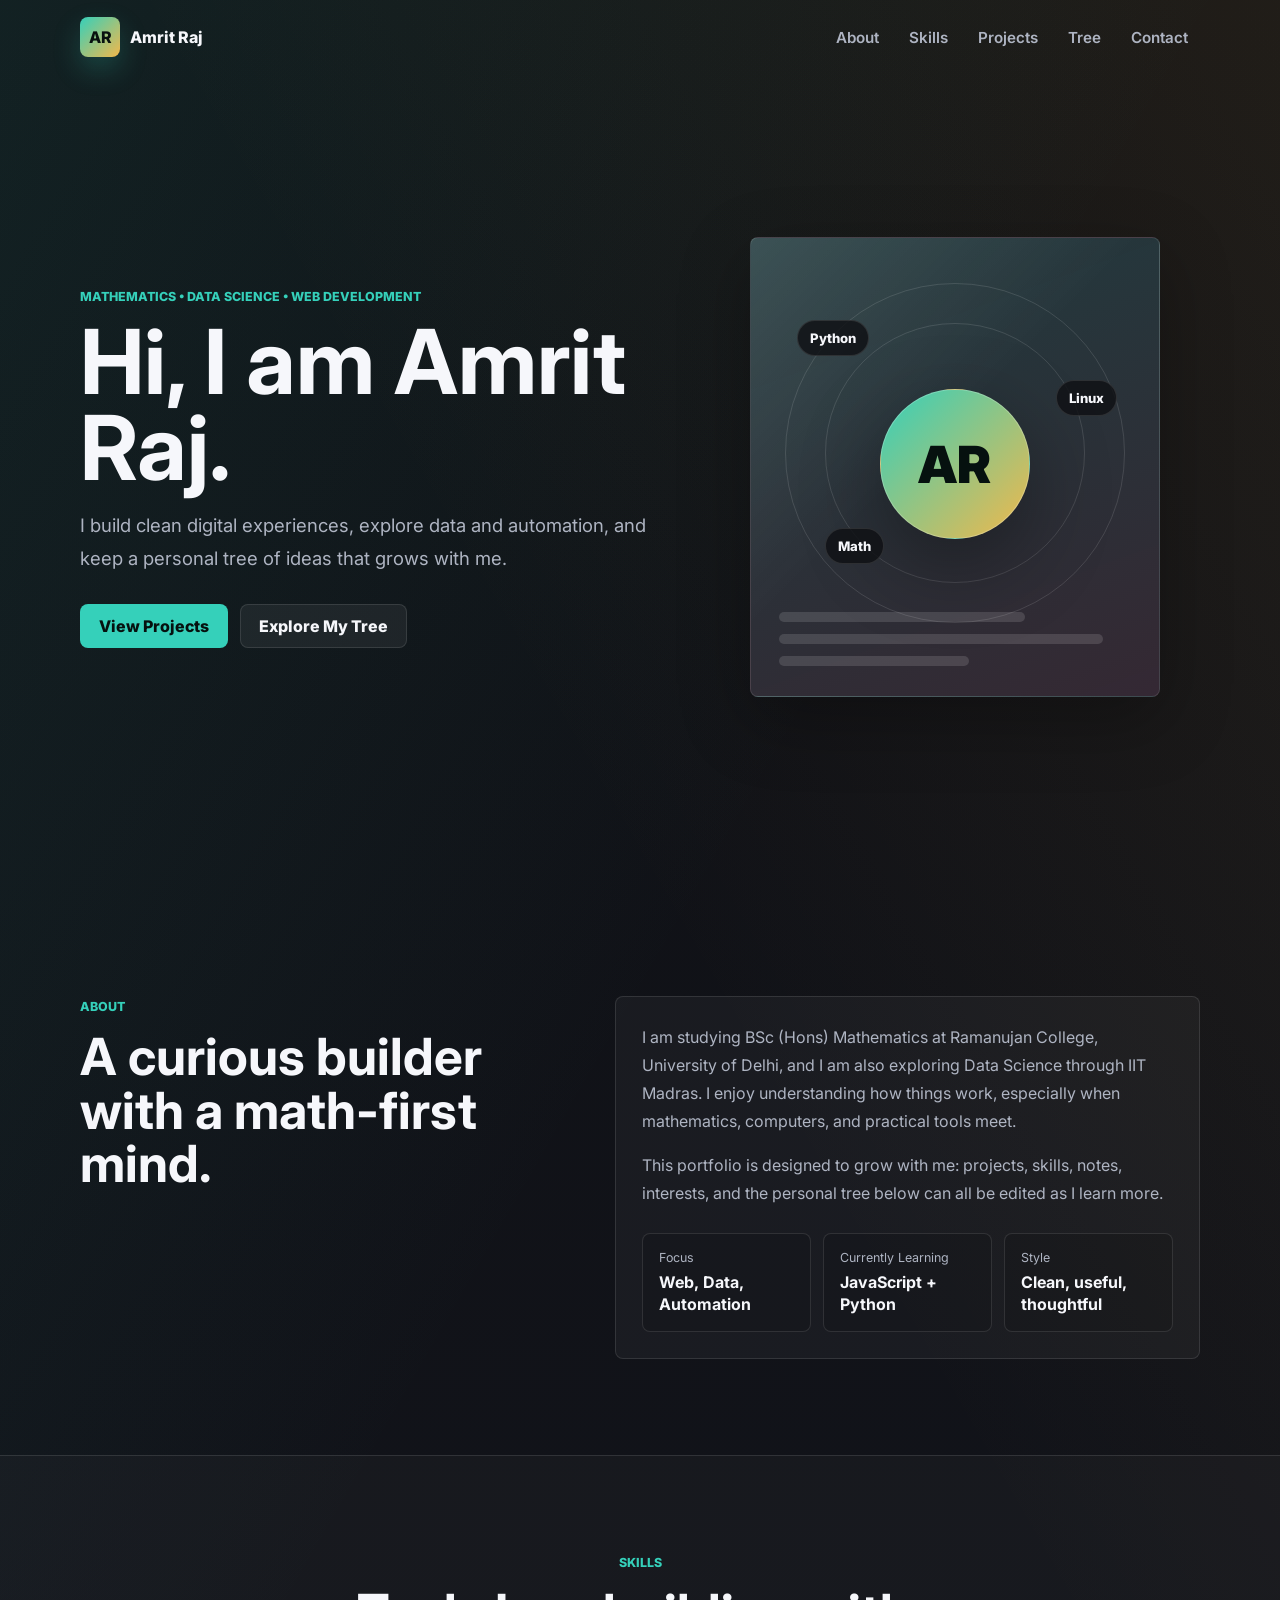
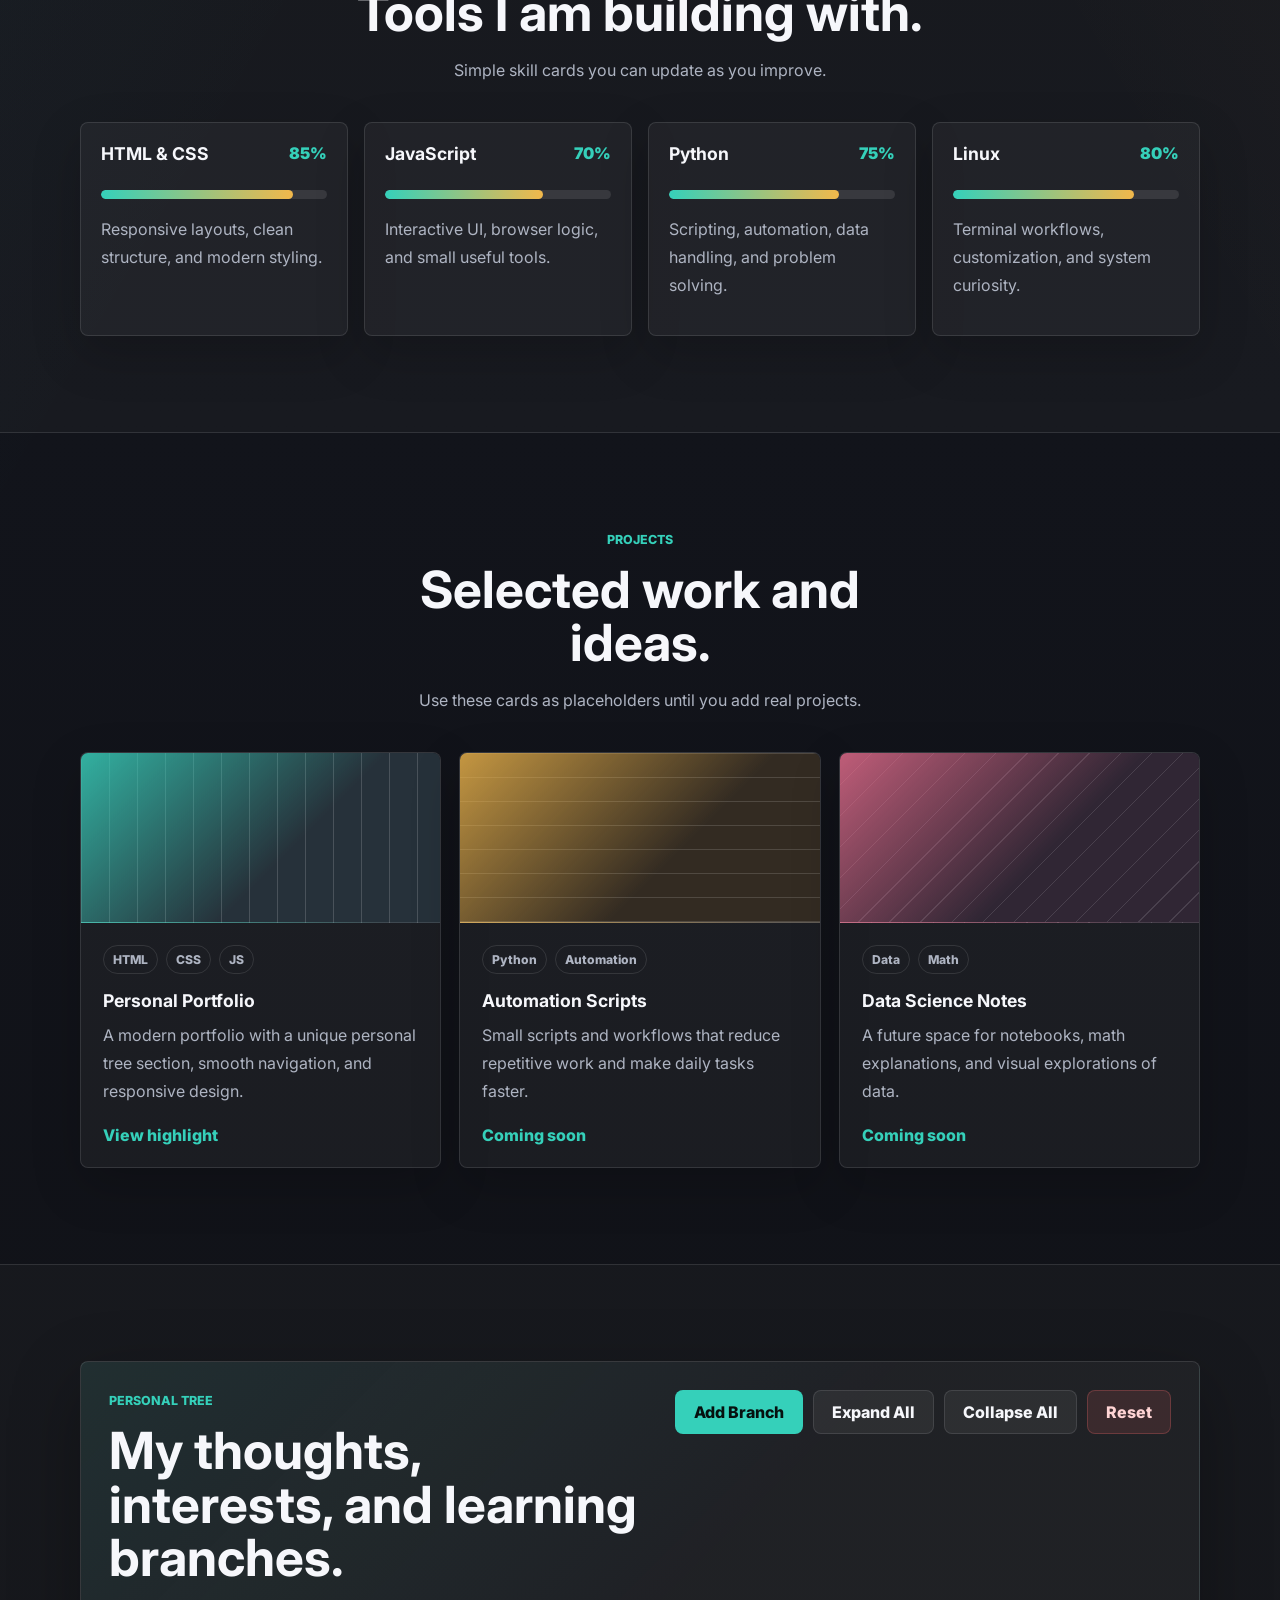
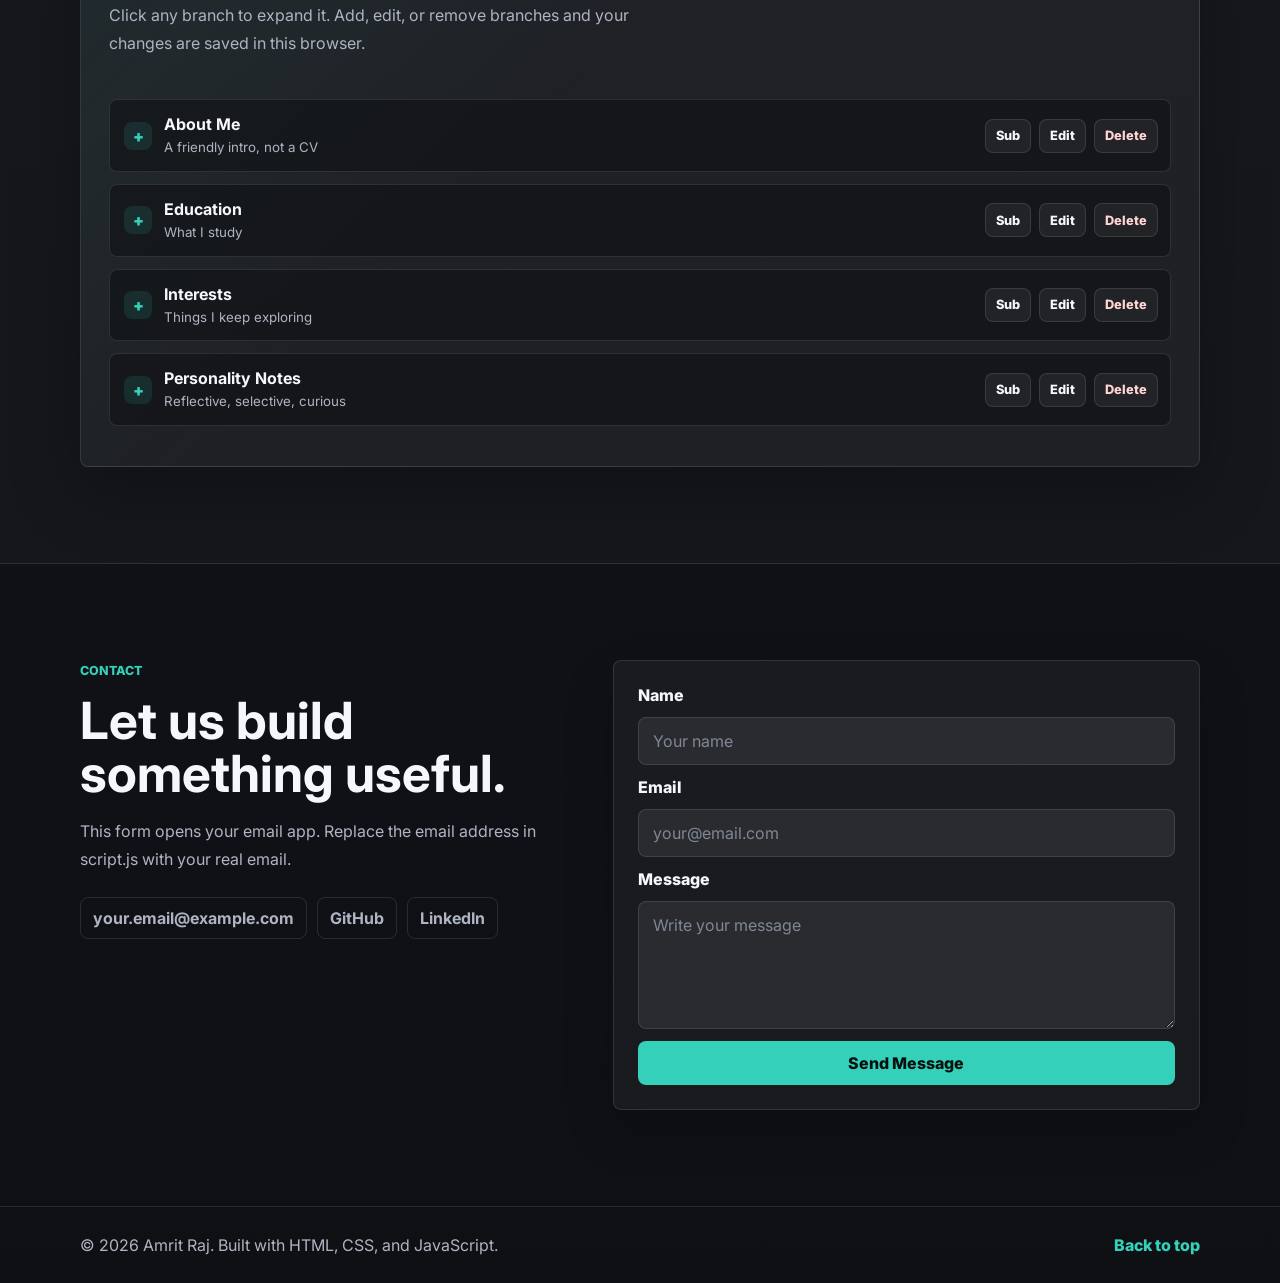
==== commit 354b53f3: "updated website" ====
--- a/index.html
+++ b/index.html
@@ -1,280 +1,379 @@
 <!doctype html>
 <html lang="en">
 <head>
+  <!-- Basic browser setup -->
   <meta charset="utf-8" />
-  <meta name="viewport" content="width=device-width,initial-scale=1" />
-  <title>Personal Tree — Amrit Raj</title>
-  <style>
-    :root{--bg:#f8fafc;--card:#ffffff;--muted:#6b7280;--accent:#0ea5a4;--line:#e6edf0}
-    html,body{height:100%}
-    body{font-family:Inter, system-ui, -apple-system, 'Segoe UI', Roboto, 'Helvetica Neue', Arial; margin:0;background:linear-gradient(180deg, #fbfeff 0%, var(--bg) 100%);color:#0f172a}
-    .wrap{max-width:980px;margin:36px auto;padding:28px}
-    header{display:flex;align-items:center;gap:18px}
-    .avatar{width:84px;height:84px;border-radius:14px;background:linear-gradient(135deg,#dbeefd,#f3e8ff);display:flex;align-items:center;justify-content:center;font-weight:700;color:#111}
-    h1{font-size:28px;margin:0}
-    .subtitle{color:var(--muted);margin-top:6px}
-
-    .card{background:var(--card);border-radius:14px;padding:18px;margin-top:18px;box-shadow:0 6px 18px rgba(12,18,31,0.04);border:1px solid var(--line)}
-
-    /* Tree styles */
-    .tree{padding:14px}
-    .node{list-style:none;margin:6px 0;padding-left:22px;position:relative}
-    .node:before{content:'';position:absolute;left:6px;top:14px;height:calc(100% - 14px);width:12px;border-left:2px dashed var(--line)}
-    .node > .branch{display:flex;align-items:center;gap:10px}
-    .toggle{width:22px;height:22px;border-radius:6px;border:1px solid var(--line);display:inline-flex;align-items:center;justify-content:center;cursor:pointer;background:#fff}
-    .label{font-weight:600}
-    .muted{color:var(--muted);font-size:13px}
-
-    .content{margin:10px 0 12px 36px;padding:12px;border-radius:8px;background:linear-gradient(90deg,#fbfffd,#ffffff);border:1px solid var(--line)}
-
-    /* controls/buttons (re-added) */
-    .controls{display:flex;gap:8px;margin-top:10px}
-    button.btn{background:var(--accent);border:none;color:#fff;padding:8px 10px;border-radius:8px;cursor:pointer}
-    button.ghost{background:#fff;border:1px solid var(--line);color:#111;padding:7px 10px;border-radius:8px;cursor:pointer}
-
-    .tiny{font-size:13px;color:var(--muted)}
-
-    footer{margin-top:16px;color:var(--muted);font-size:13px}
-
-    @media (max-width:640px){.wrap{margin:10px;padding:14px}.avatar{width:64px;height:64px}}
-  </style>
+  <meta name="viewport" content="width=device-width, initial-scale=1" />
+
+  <!--
+    EDIT THIS TITLE:
+    This is what appears in the browser tab and Google search previews.
+  -->
+  <title>Amrit Raj | Developer Portfolio</title>
+
+  <!-- Google Font: change the family here if you want a different look. -->
+  <link rel="preconnect" href="https://fonts.googleapis.com" />
+  <link rel="preconnect" href="https://fonts.gstatic.com" crossorigin />
+  <link href="https://fonts.googleapis.com/css2?family=Inter:wght@400;500;600;700;800&display=swap" rel="stylesheet" />
+
+  <!-- Main stylesheet for the full website. -->
+  <link rel="stylesheet" href="styles.css" />
 </head>
 <body>
-  <div class="wrap">
-    <header>
-      <div class="avatar">AR</div>
-      <div>
-        <h1>Amrit Raj</h1>
-        <div class="subtitle">A personal page — not a CV. BSc (Hons) Mathematics (Ramanujan College, DU). Also exploring BS Data Science at IIT Madras — curious about computers & tech.</div>
-      </div>
-    </header>
-
-    <div class="card">
-      <div style="display:flex;justify-content:space-between;align-items:center">
-        <div>
-          <strong>Personal Tree</strong>
-          <div class="tiny">Click a branch to expand. Use the buttons to add, edit, or remove nodes. Data is saved locally in your browser.</div>
-        </div>
-        <div class="controls">
-          <button class="btn" id="addRoot">+ Add Branch</button>
-          <button class="ghost" id="resetBtn">Reset</button>
-        </div>
-      </div>
-
-      <!-- use a UL as the root container so nested lists are consistent -->
-      <ul class="tree card" id="treeRoot" style="margin-top:12px; padding:12px 16px;">
-        <!-- Tree will be rendered here -->
-      </ul>
-
-      <div class="tiny" style="margin-top:10px">Tip: Use the Add button to create a new top-level topic. Edit content to replace all placeholder symbols (▮, •••).</div>
+  <!-- This link appears when keyboard users press Tab. -->
+  <a class="skip-link" href="#main">Skip to content</a>
+
+  <!--
+    Fixed navbar:
+    EDIT THE LINKS if you add/remove sections below.
+  -->
+  <header class="site-header" id="siteHeader">
+    <nav class="navbar container" aria-label="Primary navigation">
+      <!-- EDIT THIS TEXT TO CHANGE YOUR LOGO/INITIALS -->
+      <a class="brand" href="#hero" aria-label="Go to home">
+        <span class="brand-mark">AR</span>
+        <span class="brand-name">Amrit Raj</span>
+      </a>
+
+      <!-- Hamburger button for mobile screens. JavaScript opens/closes the menu. -->
+      <button class="menu-toggle" id="menuToggle" type="button" aria-label="Open menu" aria-expanded="false">
+        <span></span>
+        <span></span>
+        <span></span>
+      </button>
+
+      <div class="nav-links" id="navLinks">
+        <a href="#about">About</a>
+        <a href="#skills">Skills</a>
+        <a href="#projects">Projects</a>
+        <a href="#tree">Tree</a>
+        <a href="#contact">Contact</a>
+      </div>
+    </nav>
+  </header>
+
+  <main id="main">
+    <!--
+      HERO SECTION:
+      EDIT THIS SECTION to change your headline, tagline, and buttons.
+    -->
+    <section class="hero section" id="hero">
+      <div class="container hero-grid">
+        <div class="hero-copy reveal">
+          <p class="eyebrow">Mathematics &bull; Data Science &bull; Web Development</p>
+
+          <!-- EDIT THIS TEXT TO CHANGE YOUR NAME -->
+          <h1>Hi, I am Amrit Raj.</h1>
+
+          <!-- EDIT THIS TAGLINE to match your current goals. -->
+          <p class="hero-text">
+            I build clean digital experiences, explore data and automation, and keep a personal tree of ideas that grows with me.
+          </p>
+
+          <div class="hero-actions">
+            <a class="btn btn-primary" href="#projects">View Projects</a>
+            <a class="btn btn-secondary" href="#tree">Explore My Tree</a>
+          </div>
+        </div>
+
+        <!-- Visual hero block: replace the initials/photo area later if you have a real profile image. -->
+        <div class="hero-visual reveal" aria-label="Portfolio visual">
+          <div class="profile-card">
+            <!-- EDIT THIS TEXT TO CHANGE INITIALS -->
+            <div class="profile-avatar">AR</div>
+            <div class="profile-lines">
+              <span></span>
+              <span></span>
+              <span></span>
+            </div>
+            <div class="orbit orbit-one"></div>
+            <div class="orbit orbit-two"></div>
+            <div class="tech-pill pill-one">Python</div>
+            <div class="tech-pill pill-two">Linux</div>
+            <div class="tech-pill pill-three">Math</div>
+          </div>
+        </div>
+      </div>
+    </section>
+
+    <!--
+      ABOUT SECTION:
+      EDIT THIS TEXT to make the introduction more personal.
+    -->
+    <section class="section" id="about">
+      <div class="container split-section">
+        <div class="section-heading reveal">
+          <p class="eyebrow">About</p>
+          <h2>A curious builder with a math-first mind.</h2>
+        </div>
+
+        <div class="about-content reveal">
+          <p>
+            I am studying BSc (Hons) Mathematics at Ramanujan College, University of Delhi, and I am also exploring Data Science through IIT Madras. I enjoy understanding how things work, especially when mathematics, computers, and practical tools meet.
+          </p>
+          <p>
+            This portfolio is designed to grow with me: projects, skills, notes, interests, and the personal tree below can all be edited as I learn more.
+          </p>
+
+          <!-- EDIT THESE QUICK FACTS -->
+          <div class="quick-facts">
+            <div>
+              <span>Focus</span>
+              <strong>Web, Data, Automation</strong>
+            </div>
+            <div>
+              <span>Currently Learning</span>
+              <strong>JavaScript + Python</strong>
+            </div>
+            <div>
+              <span>Style</span>
+              <strong>Clean, useful, thoughtful</strong>
+            </div>
+          </div>
+        </div>
+      </div>
+    </section>
+
+    <!--
+      SKILLS SECTION:
+      EDIT percentages and labels in these skill cards.
+    -->
+    <section class="section alt-section" id="skills">
+      <div class="container">
+        <div class="section-heading centered reveal">
+          <p class="eyebrow">Skills</p>
+          <h2>Tools I am building with.</h2>
+          <p>Simple skill cards you can update as you improve.</p>
+        </div>
+
+        <div class="skills-grid">
+          <!-- EDIT THIS SKILL CARD -->
+          <article class="skill-card reveal">
+            <div class="skill-top">
+              <h3>HTML & CSS</h3>
+              <span>85%</span>
+            </div>
+            <div class="progress" aria-label="HTML and CSS skill level">
+              <span style="width: 85%"></span>
+            </div>
+            <p>Responsive layouts, clean structure, and modern styling.</p>
+          </article>
+
+          <!-- EDIT THIS SKILL CARD -->
+          <article class="skill-card reveal">
+            <div class="skill-top">
+              <h3>JavaScript</h3>
+              <span>70%</span>
+            </div>
+            <div class="progress" aria-label="JavaScript skill level">
+              <span style="width: 70%"></span>
+            </div>
+            <p>Interactive UI, browser logic, and small useful tools.</p>
+          </article>
+
+          <!-- EDIT THIS SKILL CARD -->
+          <article class="skill-card reveal">
+            <div class="skill-top">
+              <h3>Python</h3>
+              <span>75%</span>
+            </div>
+            <div class="progress" aria-label="Python skill level">
+              <span style="width: 75%"></span>
+            </div>
+            <p>Scripting, automation, data handling, and problem solving.</p>
+          </article>
+
+          <!-- EDIT THIS SKILL CARD -->
+          <article class="skill-card reveal">
+            <div class="skill-top">
+              <h3>Linux</h3>
+              <span>80%</span>
+            </div>
+            <div class="progress" aria-label="Linux skill level">
+              <span style="width: 80%"></span>
+            </div>
+            <p>Terminal workflows, customization, and system curiosity.</p>
+          </article>
+        </div>
+      </div>
+    </section>
+
+    <!--
+      PROJECTS SECTION:
+      Copy one project card and paste it again to add more projects later.
+    -->
+    <section class="section" id="projects">
+      <div class="container">
+        <div class="section-heading centered reveal">
+          <p class="eyebrow">Projects</p>
+          <h2>Selected work and ideas.</h2>
+          <p>Use these cards as placeholders until you add real projects.</p>
+        </div>
+
+        <div class="projects-grid">
+          <!-- ADD YOUR PROJECT HERE -->
+          <article class="project-card reveal">
+            <div class="project-media media-one"></div>
+            <div class="project-body">
+              <div class="project-tags">
+                <span>HTML</span>
+                <span>CSS</span>
+                <span>JS</span>
+              </div>
+              <h3>Personal Portfolio</h3>
+              <p>A modern portfolio with a unique personal tree section, smooth navigation, and responsive design.</p>
+              <!-- EDIT THIS LINK when you have a live project URL. -->
+              <a href="#tree">View highlight</a>
+            </div>
+          </article>
+
+          <!-- ADD YOUR PROJECT HERE -->
+          <article class="project-card reveal">
+            <div class="project-media media-two"></div>
+            <div class="project-body">
+              <div class="project-tags">
+                <span>Python</span>
+                <span>Automation</span>
+              </div>
+              <h3>Automation Scripts</h3>
+              <p>Small scripts and workflows that reduce repetitive work and make daily tasks faster.</p>
+              <!-- Replace # with your GitHub/project link. -->
+              <a href="#contact">Coming soon</a>
+            </div>
+          </article>
+
+          <!-- ADD YOUR PROJECT HERE -->
+          <article class="project-card reveal">
+            <div class="project-media media-three"></div>
+            <div class="project-body">
+              <div class="project-tags">
+                <span>Data</span>
+                <span>Math</span>
+              </div>
+              <h3>Data Science Notes</h3>
+              <p>A future space for notebooks, math explanations, and visual explorations of data.</p>
+              <!-- Replace # with your GitHub/project link. -->
+              <a href="#contact">Coming soon</a>
+            </div>
+          </article>
+        </div>
+      </div>
+    </section>
+
+    <!--
+      PERSONAL TREE SECTION:
+      This keeps your original idea and makes it the unique highlight of the portfolio.
+      The tree content is created in script.js so it can be edited, added, deleted, and saved.
+    -->
+    <section class="section alt-section" id="tree">
+      <div class="container">
+        <div class="tree-shell reveal">
+          <div class="tree-header">
+            <div>
+              <p class="eyebrow">Personal Tree</p>
+              <h2>My thoughts, interests, and learning branches.</h2>
+              <p>
+                Click any branch to expand it. Add, edit, or remove branches and your changes are saved in this browser.
+              </p>
+            </div>
+
+            <!-- Tree controls are connected in script.js. -->
+            <div class="tree-controls" aria-label="Tree controls">
+              <button class="btn btn-primary" id="addRoot" type="button">Add Branch</button>
+              <button class="btn btn-secondary" id="expandAll" type="button">Expand All</button>
+              <button class="btn btn-secondary" id="collapseAll" type="button">Collapse All</button>
+              <button class="btn btn-danger" id="resetBtn" type="button">Reset</button>
+            </div>
+          </div>
+
+          <!-- JavaScript renders the tree branches inside this list. -->
+          <ul class="tree-list" id="treeRoot" aria-label="Personal tree"></ul>
+        </div>
+      </div>
+    </section>
+
+    <!--
+      CONTACT SECTION:
+      EDIT email, GitHub, LinkedIn, and social links here.
+    -->
+    <section class="section" id="contact">
+      <div class="container contact-grid">
+        <div class="section-heading reveal">
+          <p class="eyebrow">Contact</p>
+          <h2>Let us build something useful.</h2>
+          <p>
+            This form opens your email app. Replace the email address in script.js with your real email.
+          </p>
+
+          <div class="contact-links">
+            <!-- EDIT THESE LINKS -->
+            <a href="mailto:your.email@example.com">your.email@example.com</a>
+            <a href="https://github.com/" target="_blank" rel="noreferrer">GitHub</a>
+            <a href="https://www.linkedin.com/" target="_blank" rel="noreferrer">LinkedIn</a>
+          </div>
+        </div>
+
+        <!-- Simple form: JavaScript turns this into a mailto email. -->
+        <form class="contact-form reveal" id="contactForm">
+          <label for="name">Name</label>
+          <input id="name" name="name" type="text" placeholder="Your name" required />
+
+          <label for="email">Email</label>
+          <input id="email" name="email" type="email" placeholder="your@email.com" required />
+
+          <label for="message">Message</label>
+          <textarea id="message" name="message" rows="5" placeholder="Write your message" required></textarea>
+
+          <button class="btn btn-primary" type="submit">Send Message</button>
+        </form>
+      </div>
+    </section>
+  </main>
+
+  <!--
+    FOOTER:
+    EDIT the name/year if needed.
+  -->
+  <footer class="footer">
+    <div class="container footer-inner">
+      <p>&copy; 2026 Amrit Raj. Built with HTML, CSS, and JavaScript.</p>
+      <a href="#hero">Back to top</a>
     </div>
-
-    <div class="card">
-      <strong>Quick notes</strong>
-      <div style="margin-top:10px" class="muted">This version contains only neutral placeholders so you can type your own personal text. To keep your site across devices, copy this file into a GitHub Pages repo (index.html).</div>
-    </div>
-
-    <footer>Made with care — placeholders only. Ask me to deploy or tweak styles.</footer>
-  </div>
-
-  <!-- template uses an LI so children append naturally into ULs -->
+  </footer>
+
+  <!--
+    Tree node template:
+    JavaScript clones this hidden structure for every branch.
+    You usually do not need to edit this unless you want different buttons/layout.
+  -->
   <template id="nodeTpl">
-    <li class="node">
-      <div class="branch">
-        <button class="toggle" data-action="toggle" aria-label="toggle">▶</button>
-        <div style="flex:1">
-          <div><span class="label" data-role="title">Branch</span><span class="muted" data-role="short"> •••</span></div>
-        </div>
-        <div style="display:flex;gap:6px">
-          <button class="ghost" data-action="add" aria-label="add-sub">+ sub</button>
-          <button class="ghost" data-action="edit" aria-label="edit">✎</button>
-          <button class="ghost" data-action="delete" aria-label="delete">🗑</button>
-        </div>
-      </div>
-      <div class="content" data-role="content" style="display:none">▮</div>
-      <ul data-role="children" style="margin-left:12px;padding-left:12px"></ul>
+    <li class="tree-node">
+      <div class="node-card">
+        <button class="node-toggle" data-action="toggle" type="button" aria-expanded="false">
+          <span class="toggle-icon">+</span>
+          <span class="node-text">
+            <strong data-role="title">Branch title</strong>
+            <small data-role="short"></small>
+          </span>
+        </button>
+
+        <div class="node-actions">
+          <button class="mini-btn" data-action="add" type="button">Sub</button>
+          <button class="mini-btn" data-action="edit" type="button">Edit</button>
+          <button class="mini-btn danger" data-action="delete" type="button">Delete</button>
+        </div>
+      </div>
+
+      <div class="node-panel">
+        <div class="node-panel-inner">
+          <div class="node-content" data-role="content"></div>
+          <ul class="children-list" data-role="children"></ul>
+        </div>
+      </div>
     </li>
   </template>
 
-  <script>
-    // neutral placeholder data
-    const defaultTree = {
-      title: 'root',
-      children: [
-        { title: 'About Me', short: 'A friendly intro — not a CV', content: 'Hi! I\'m <strong>Amrit Raj</strong>. I study BSc (Hons) Mathematics at Ramanujan College (DU) and I\'m also exploring BS in Data Science at IIT Madras out of interest in computers & tech. This site is casual — like how I\'d introduce myself to someone.', children: [] },
-        { title: 'Education', short: 'What I study', content: 'BSc (Hons) Mathematics — Ramanujan College, DU.<br/>Currently exploring BS in Data Science at IIT Madras and learning programming (diploma-level)', children: [] },
-        {
-          title: 'Interests', short: 'What I enjoy — full details', content: 'Below are expanded sub-branches describing each interest in depth. Click any sub-branch for details and personal notes.', children: [
-            { title: 'Mathematics', short: 'Problem solving & core ideas', content: 'I genuinely enjoy mathematics — especially when solving deep, core problems. I\'m not chasing being a "professional" mathematician — I enjoy math because it fits how my mind likes to think.', children: [] },
-            { title: 'Linux', short: 'Why I prefer Linux', content: 'I prefer Linux over Windows because it gives me control and clarity. I like customizing the system, using the terminal, and building lightweight setups. Linux aligns with my interest in troubleshooting and automation — I can inspect what\'s happening under the hood, script tasks, and learn by doing.', children: [] },
-            {
-              title: 'Chess',
-              short: 'Late start — intense interest',
-              content: `I learned chess in mid-2024 and now regret not starting earlier. The game is fascinating because it combines calculation, pattern recognition, and long-term planning. Right now I'm studying openings, tactics, and endgames.`,
-              children: [
-                {
-                  title: 'Why I started late',
-                  short: '',
-                  content: `I didn't discover chess earlier because my focus was elsewhere — other hobbies, and life distractions. Once I tried it, I realized how addictive learning it could be. I'm excited about future progress.`,
-                  children: []
-                }
-              ]
-            },
-            {
-              title: 'Movies',
-              short: 'Why old movies & favorites',
-              content: `I enjoy older films (approx 2000–2016) across romance (SRK), action (Hrithik), and comedy (Akshay). These films have strong nostalgia, memorable music, and clear emotional beats that I enjoy. Recently I've watched many of the classics, so I don't have many new titles left to explore in that era — which explains why I'm not watching as many movies now.`,
-              children: [
-                {
-                  title: 'Why fewer new movies now',
-                  short: '',
-                  content: `In the last two years I went through many of the films I loved; I rewatched and completed most of them, so there's less novelty now. When I'm in the mood I still revisit favorites for comfort and nostalgia.`,
-                  children: []
-                }
-              ]
-            },
-            {
-              title: 'Automation & Scripting',
-              short: 'Tasker, scripts, small tools',
-              content: `I enjoy building automation: using Tasker for phone automation, writing Python scripts to solve repetitive tasks, and making tools that save small chunks of time.`,
-              children: []
-            },
-            {
-              title: 'Gaming (future)',
-              short: 'Dream setup & current reality',
-              content: `I hope to dive into PC gaming once I have a GPU and a more powerful rig. Right now I don't play much — phone games aren't my preference, except for a few classics (Mini Militia, Clash of Clans). My ideal future setup is large and immersive (multimonitor, high fps), but for now gaming remains a planned hobby rather than a present one.`,
-              children: []
-            }
-          ]
-        },
-        {
-          title: 'Personality & Notes',
-          short: 'Shy, reflective, selective with photos',
-          content: `I’m naturally shy sometimes, and I don’t know why, but I don’t like being shy — that's part of who I am. I reflect on interactions and prefer small circles. I don't like average photos. Out of ~4000 photos, fewer than 70 are usable, fewer than 15 are single portraits, and only about 5 I consider good. I prefer either very good or intentionally funny photos rather than bland, average ones.`,
-          children: []
-        }
-      ]
-    };
-
-    const STORAGE_KEY = 'personal_tree_placeholders_v1';
-    let treeData = null;
-    try {
-      const raw = localStorage.getItem(STORAGE_KEY);
-      treeData = raw ? JSON.parse(raw) : JSON.parse(JSON.stringify(defaultTree));
-    } catch (e) { treeData = JSON.parse(JSON.stringify(defaultTree)); }
-
-    const rootEl = document.getElementById('treeRoot');
-    const tpl = document.getElementById('nodeTpl').content;
-
-    function render() {
-      rootEl.innerHTML = '';
-      (treeData.children || []).forEach(child => {
-        const node = buildNode(child);
-        rootEl.appendChild(node);
-      });
-      save();
-    }
-
-    function buildNode(data) {
-      const fragment = tpl.cloneNode(true);
-      const nodeEl = fragment.querySelector('.node');
-      const titleEl = nodeEl.querySelector('[data-role="title"]');
-      const shortEl = nodeEl.querySelector('[data-role="short"]');
-      const contentEl = nodeEl.querySelector('[data-role="content"]');
-      const childrenEl = nodeEl.querySelector('[data-role="children"]');
-
-      titleEl.textContent = data.title || '';
-      shortEl.textContent = data.short ? ` — ${data.short}` : '';
-      contentEl.innerHTML = data.content || '<span class="muted">No details yet.</span>';
-
-      // toggle
-      const toggle = nodeEl.querySelector('[data-action="toggle"]');
-      toggle.addEventListener('click', () => {
-        const open = contentEl.style.display === 'block';
-        contentEl.style.display = open ? 'none' : 'block';
-        toggle.textContent = open ? '▶' : '▼';
-      });
-
-      // add sub-branch
-      nodeEl.querySelector('[data-action="add"]').addEventListener('click', () => {
-        const t = prompt('New sub-branch title', '');
-        if (t !== null) {
-          data.children = data.children || [];
-          data.children.push({ title: t || '', short: '', content: '', children: [] });
-          save();
-          render();
-        }
-      });
-
-      // edit
-      nodeEl.querySelector('[data-action="edit"]').addEventListener('click', () => {
-        const newTitle = prompt('Edit title', data.title) ?? data.title;
-        const newShort = prompt('Short note (shown next to title)', data.short ?? '') ?? data.short;
-        const newContent = prompt('Content (HTML allowed)', data.content ?? '') ?? data.content;
-        data.title = newTitle;
-        data.short = newShort;
-        data.content = newContent;
-        save();
-        render();
-      });
-
-      // delete
-      nodeEl.querySelector('[data-action="delete"]').addEventListener('click', () => {
-        if (!confirm('Delete this branch and all its children?')) return;
-        const parentNode = findParentNode(treeData, data);
-        if (parentNode) {
-          parentNode.children = parentNode.children.filter(c => c !== data);
-        } else {
-          // top-level
-          treeData.children = treeData.children.filter(c => c !== data);
-        }
-        save();
-        render();
-      });
-
-      // render children
-      (data.children || []).forEach(ch => {
-        childrenEl.appendChild(buildNode(ch));
-      });
-
-      return nodeEl;
-    }
-
-    function findParentNode(root, target) {
-      if (!root || !root.children) return null;
-      for (const ch of root.children) {
-        if (ch === target) return root;
-        const deeper = findParentNode(ch, target);
-        if (deeper) return deeper;
-      }
-      return null;
-    }
-
-    function save() {
-      try { localStorage.setItem(STORAGE_KEY, JSON.stringify(treeData)); } catch (e) { console.warn('save failed', e); }
-    }
-
-    // Add root-level branch
-    document.getElementById('addRoot').addEventListener('click', () => {
-      const t = prompt('New branch title', '');
-      if (t !== null) {
-        const node = { title: t || '', short: '', content: '', children: [] };
-        treeData.children.push(node);
-        render();
-      }
-    });
-
-    // reset
-    document.getElementById('resetBtn').addEventListener('click', () => {
-      if (confirm('Restore neutral placeholder tree and clear your local edits?')) {
-        treeData = JSON.parse(JSON.stringify(defaultTree));
-        save();
-        render();
-      }
-    });
-
-    // initial render
-    render();
-  </script>
+  <!-- Main JavaScript for navigation, animation, contact form, and tree logic. -->
+  <script src="script.js"></script>
 </body>
 </html>
--- a/styles.css
+++ b/styles.css
@@ -0,0 +1,1083 @@
+/* =========================================================
+   GLOBAL DESIGN SETTINGS
+   Edit these colors once to change the whole website theme.
+   ========================================================= */
+:root {
+  --bg: #0f1014;
+  --bg-soft: #17181f;
+  --surface: #1d2028;
+  --surface-light: #252a34;
+  --text: #f6f7fb;
+  --muted: #aeb4c2;
+  --line: rgba(255, 255, 255, 0.11);
+  --accent: #35d0ba;
+  --accent-strong: #20b7a1;
+  --gold: #f2b84b;
+  --rose: #ef6f8f;
+  --danger: #ff6b6b;
+  --shadow: 0 22px 70px rgba(0, 0, 0, 0.28);
+  --radius: 8px;
+  --container: 1120px;
+}
+
+/* Makes scrolling feel smooth when clicking navbar links. */
+html {
+  scroll-behavior: smooth;
+  overflow-x: hidden;
+}
+
+/* Basic body styling. */
+body {
+  margin: 0;
+  font-family: "Inter", system-ui, -apple-system, BlinkMacSystemFont, "Segoe UI", sans-serif;
+  background:
+    linear-gradient(120deg, rgba(53, 208, 186, 0.09), transparent 32%),
+    linear-gradient(240deg, rgba(242, 184, 75, 0.08), transparent 30%),
+    linear-gradient(180deg, #0f1014 0%, #12141b 45%, #0f1014 100%);
+  color: var(--text);
+  overflow-x: hidden;
+}
+
+/* Keeps width consistent across sections. */
+.container {
+  width: min(var(--container), calc(100% - 40px));
+  margin: 0 auto;
+}
+
+main,
+section {
+  max-width: 100%;
+  overflow-x: hidden;
+}
+
+/* Better default sizing for every element. */
+* {
+  box-sizing: border-box;
+}
+
+/* Removes default link color and keeps transitions consistent. */
+a {
+  color: inherit;
+  text-decoration: none;
+}
+
+/* Keeps images/media responsive if you add any later. */
+img,
+svg {
+  display: block;
+  max-width: 100%;
+}
+
+/* Accessible keyboard focus style. */
+:focus-visible {
+  outline: 3px solid rgba(53, 208, 186, 0.55);
+  outline-offset: 3px;
+}
+
+/* Screen-reader and keyboard shortcut to jump past the navbar. */
+.skip-link {
+  position: fixed;
+  left: 16px;
+  top: -60px;
+  z-index: 1000;
+  padding: 10px 14px;
+  background: var(--accent);
+  color: #07110f;
+  border-radius: var(--radius);
+  font-weight: 700;
+  transition: top 0.2s ease;
+}
+
+.skip-link:focus {
+  top: 16px;
+}
+
+/* =========================================================
+   NAVBAR
+   ========================================================= */
+.site-header {
+  position: fixed;
+  top: 0;
+  left: 0;
+  right: 0;
+  z-index: 100;
+  border-bottom: 1px solid transparent;
+  transition: background 0.25s ease, border-color 0.25s ease, box-shadow 0.25s ease;
+}
+
+/* JavaScript adds this class after the page scrolls. */
+.site-header.scrolled {
+  background: rgba(15, 16, 20, 0.86);
+  border-color: var(--line);
+  box-shadow: 0 12px 36px rgba(0, 0, 0, 0.22);
+  backdrop-filter: blur(16px);
+}
+
+.navbar {
+  min-height: 74px;
+  display: flex;
+  align-items: center;
+  justify-content: space-between;
+  gap: 20px;
+}
+
+.brand {
+  display: inline-flex;
+  align-items: center;
+  gap: 10px;
+  font-weight: 800;
+}
+
+.brand-mark {
+  width: 40px;
+  height: 40px;
+  display: grid;
+  place-items: center;
+  border-radius: var(--radius);
+  background: linear-gradient(135deg, var(--accent), var(--gold));
+  color: #08110f;
+  box-shadow: 0 12px 28px rgba(53, 208, 186, 0.22);
+}
+
+.brand-name {
+  letter-spacing: 0;
+}
+
+.nav-links {
+  display: flex;
+  align-items: center;
+  gap: 6px;
+}
+
+.nav-links a {
+  padding: 10px 12px;
+  border-radius: var(--radius);
+  color: var(--muted);
+  font-size: 0.95rem;
+  font-weight: 600;
+  transition: color 0.2s ease, background 0.2s ease;
+}
+
+.nav-links a:hover,
+.nav-links a.active {
+  color: var(--text);
+  background: rgba(255, 255, 255, 0.07);
+}
+
+/* Hamburger icon. Hidden on desktop, shown on mobile. */
+.menu-toggle {
+  display: none;
+  width: 44px;
+  height: 44px;
+  border: 1px solid var(--line);
+  border-radius: var(--radius);
+  background: rgba(255, 255, 255, 0.06);
+  cursor: pointer;
+}
+
+.menu-toggle span {
+  display: block;
+  width: 18px;
+  height: 2px;
+  margin: 4px auto;
+  background: var(--text);
+  border-radius: 999px;
+  transition: transform 0.2s ease, opacity 0.2s ease;
+}
+
+/* Turns the hamburger into an X when menu is open. */
+.menu-toggle.is-open span:nth-child(1) {
+  transform: translateY(6px) rotate(45deg);
+}
+
+.menu-toggle.is-open span:nth-child(2) {
+  opacity: 0;
+}
+
+.menu-toggle.is-open span:nth-child(3) {
+  transform: translateY(-6px) rotate(-45deg);
+}
+
+/* =========================================================
+   SHARED SECTION STYLES
+   ========================================================= */
+.section {
+  padding: 96px 0;
+  scroll-margin-top: 90px;
+}
+
+.alt-section {
+  background: rgba(255, 255, 255, 0.025);
+  border-top: 1px solid var(--line);
+  border-bottom: 1px solid var(--line);
+}
+
+.section-heading {
+  max-width: 590px;
+}
+
+.section-heading.centered {
+  text-align: center;
+  margin: 0 auto 38px;
+}
+
+.eyebrow {
+  margin: 0 0 12px;
+  color: var(--accent);
+  font-weight: 800;
+  font-size: 0.78rem;
+  text-transform: uppercase;
+}
+
+h1,
+h2,
+h3,
+p {
+  margin-top: 0;
+}
+
+h1 {
+  margin-bottom: 18px;
+  font-size: clamp(2.7rem, 7vw, 5.8rem);
+  line-height: 0.96;
+  letter-spacing: 0;
+}
+
+h2 {
+  margin-bottom: 16px;
+  font-size: clamp(2rem, 4vw, 3.3rem);
+  line-height: 1.05;
+  letter-spacing: 0;
+}
+
+h3 {
+  margin-bottom: 10px;
+  font-size: 1.1rem;
+}
+
+p {
+  color: var(--muted);
+  line-height: 1.75;
+}
+
+.btn {
+  display: inline-flex;
+  align-items: center;
+  justify-content: center;
+  min-height: 44px;
+  padding: 0 18px;
+  border: 1px solid transparent;
+  border-radius: var(--radius);
+  font: inherit;
+  font-weight: 800;
+  cursor: pointer;
+  transition: transform 0.2s ease, border-color 0.2s ease, background 0.2s ease, color 0.2s ease;
+}
+
+.btn:hover {
+  transform: translateY(-2px);
+}
+
+.btn-primary {
+  background: var(--accent);
+  color: #06110f;
+}
+
+.btn-primary:hover {
+  background: #59e4d0;
+}
+
+.btn-secondary {
+  background: rgba(255, 255, 255, 0.06);
+  border-color: var(--line);
+  color: var(--text);
+}
+
+.btn-secondary:hover {
+  border-color: rgba(53, 208, 186, 0.45);
+}
+
+.btn-danger {
+  background: rgba(255, 107, 107, 0.12);
+  border-color: rgba(255, 107, 107, 0.25);
+  color: #ffd4d4;
+}
+
+/* Scroll reveal animation. JavaScript adds .is-visible. */
+.reveal {
+  opacity: 0;
+  transform: translateY(22px);
+  transition: opacity 0.7s ease, transform 0.7s ease;
+}
+
+.reveal.is-visible {
+  opacity: 1;
+  transform: translateY(0);
+}
+
+/* =========================================================
+   HERO
+   ========================================================= */
+.hero {
+  min-height: 100vh;
+  display: flex;
+  align-items: center;
+  padding-top: 130px;
+}
+
+.hero-grid {
+  display: grid;
+  grid-template-columns: minmax(0, 1.08fr) minmax(320px, 0.92fr);
+  align-items: center;
+  gap: 54px;
+}
+
+.hero-text {
+  max-width: 640px;
+  font-size: 1.16rem;
+}
+
+/* Prevents long content or the visual panel from creating horizontal scroll. */
+.hero-copy,
+.hero-visual {
+  min-width: 0;
+}
+
+.hero-actions {
+  display: flex;
+  flex-wrap: wrap;
+  gap: 12px;
+  margin-top: 30px;
+}
+
+/* Main visual card in the first screen. */
+.hero-visual {
+  width: 100%;
+  display: flex;
+  justify-content: center;
+}
+
+.profile-card {
+  position: relative;
+  width: 100%;
+  max-width: 410px;
+  min-height: 460px;
+  overflow: hidden;
+  border: 1px solid var(--line);
+  border-radius: var(--radius);
+  background:
+    linear-gradient(135deg, rgba(255, 255, 255, 0.12), transparent 45%),
+    linear-gradient(160deg, rgba(53, 208, 186, 0.15), rgba(239, 111, 143, 0.11)),
+    var(--surface);
+  box-shadow: var(--shadow);
+}
+
+.profile-avatar {
+  position: absolute;
+  left: 50%;
+  top: 50%;
+  width: 150px;
+  height: 150px;
+  display: grid;
+  place-items: center;
+  border: 1px solid rgba(255, 255, 255, 0.22);
+  border-radius: 50%;
+  background: linear-gradient(135deg, var(--accent), var(--gold));
+  color: #06110f;
+  font-size: 3.2rem;
+  font-weight: 900;
+  transform: translate(-50%, -52%);
+  box-shadow: 0 28px 80px rgba(0, 0, 0, 0.34);
+  z-index: 2;
+}
+
+.profile-lines {
+  position: absolute;
+  left: 28px;
+  right: 28px;
+  bottom: 30px;
+  display: grid;
+  gap: 12px;
+}
+
+.profile-lines span {
+  height: 10px;
+  border-radius: 999px;
+  background: rgba(255, 255, 255, 0.13);
+}
+
+.profile-lines span:nth-child(1) {
+  width: 70%;
+}
+
+.profile-lines span:nth-child(2) {
+  width: 92%;
+}
+
+.profile-lines span:nth-child(3) {
+  width: 54%;
+}
+
+/* Animated rings around the profile initials. */
+.orbit {
+  position: absolute;
+  left: 50%;
+  top: 47%;
+  border: 1px solid rgba(255, 255, 255, 0.12);
+  border-radius: 50%;
+  transform: translate(-50%, -50%);
+  animation: spin 18s linear infinite;
+}
+
+.orbit-one {
+  width: 260px;
+  height: 260px;
+}
+
+.orbit-two {
+  width: 340px;
+  height: 340px;
+  animation-duration: 28s;
+  animation-direction: reverse;
+}
+
+.tech-pill {
+  position: absolute;
+  z-index: 3;
+  padding: 9px 12px;
+  border: 1px solid var(--line);
+  border-radius: 999px;
+  background: rgba(15, 16, 20, 0.82);
+  color: var(--text);
+  font-weight: 800;
+  font-size: 0.82rem;
+}
+
+.pill-one {
+  top: 82px;
+  left: 46px;
+}
+
+.pill-two {
+  right: 42px;
+  top: 142px;
+}
+
+.pill-three {
+  left: 74px;
+  bottom: 132px;
+}
+
+@keyframes spin {
+  to {
+    transform: translate(-50%, -50%) rotate(360deg);
+  }
+}
+
+/* =========================================================
+   ABOUT
+   ========================================================= */
+.split-section {
+  display: grid;
+  grid-template-columns: minmax(0, 0.9fr) minmax(0, 1.1fr);
+  gap: 56px;
+  align-items: start;
+}
+
+.about-content {
+  padding: 26px;
+  border: 1px solid var(--line);
+  border-radius: var(--radius);
+  background: rgba(255, 255, 255, 0.04);
+}
+
+.quick-facts {
+  display: grid;
+  grid-template-columns: repeat(3, minmax(0, 1fr));
+  gap: 12px;
+  margin-top: 26px;
+}
+
+.quick-facts div {
+  padding: 16px;
+  border: 1px solid var(--line);
+  border-radius: var(--radius);
+  background: rgba(0, 0, 0, 0.12);
+}
+
+.quick-facts span {
+  display: block;
+  margin-bottom: 7px;
+  color: var(--muted);
+  font-size: 0.78rem;
+}
+
+.quick-facts strong {
+  display: block;
+  line-height: 1.35;
+}
+
+/* =========================================================
+   SKILLS
+   ========================================================= */
+.skills-grid {
+  display: grid;
+  grid-template-columns: repeat(4, minmax(0, 1fr));
+  gap: 16px;
+}
+
+.skill-card,
+.project-card,
+.contact-form {
+  border: 1px solid var(--line);
+  border-radius: var(--radius);
+  background: rgba(255, 255, 255, 0.045);
+  box-shadow: 0 18px 50px rgba(0, 0, 0, 0.18);
+}
+
+.skill-card {
+  padding: 20px;
+}
+
+.skill-top {
+  display: flex;
+  justify-content: space-between;
+  gap: 16px;
+}
+
+.skill-top span {
+  color: var(--accent);
+  font-weight: 900;
+}
+
+.progress {
+  height: 9px;
+  overflow: hidden;
+  margin: 16px 0;
+  border-radius: 999px;
+  background: rgba(255, 255, 255, 0.1);
+}
+
+.progress span {
+  display: block;
+  height: 100%;
+  border-radius: inherit;
+  background: linear-gradient(90deg, var(--accent), var(--gold));
+}
+
+/* =========================================================
+   PROJECTS
+   ========================================================= */
+.projects-grid {
+  display: grid;
+  grid-template-columns: repeat(3, minmax(0, 1fr));
+  gap: 18px;
+}
+
+.project-card {
+  overflow: hidden;
+  transition: transform 0.2s ease, border-color 0.2s ease;
+}
+
+.project-card:hover {
+  transform: translateY(-6px);
+  border-color: rgba(53, 208, 186, 0.4);
+}
+
+/* Visual blocks for project cards. Replace with real images later if you want. */
+.project-media {
+  min-height: 170px;
+  border-bottom: 1px solid var(--line);
+}
+
+.media-one {
+  background:
+    linear-gradient(135deg, rgba(53, 208, 186, 0.8), transparent 58%),
+    repeating-linear-gradient(90deg, rgba(255, 255, 255, 0.16) 0 1px, transparent 1px 28px),
+    #26313a;
+}
+
+.media-two {
+  background:
+    linear-gradient(135deg, rgba(242, 184, 75, 0.76), transparent 60%),
+    repeating-linear-gradient(0deg, rgba(255, 255, 255, 0.14) 0 1px, transparent 1px 24px),
+    #332b22;
+}
+
+.media-three {
+  background:
+    linear-gradient(135deg, rgba(239, 111, 143, 0.75), transparent 58%),
+    repeating-linear-gradient(135deg, rgba(255, 255, 255, 0.12) 0 1px, transparent 1px 22px),
+    #302634;
+}
+
+.project-body {
+  padding: 22px;
+}
+
+.project-tags {
+  display: flex;
+  flex-wrap: wrap;
+  gap: 8px;
+  margin-bottom: 16px;
+}
+
+.project-tags span {
+  padding: 6px 9px;
+  border: 1px solid var(--line);
+  border-radius: 999px;
+  color: var(--muted);
+  font-size: 0.76rem;
+  font-weight: 800;
+}
+
+.project-body a {
+  display: inline-flex;
+  margin-top: 4px;
+  color: var(--accent);
+  font-weight: 800;
+}
+
+/* =========================================================
+   PERSONAL TREE
+   ========================================================= */
+.tree-shell {
+  padding: 28px;
+  border: 1px solid var(--line);
+  border-radius: var(--radius);
+  background:
+    linear-gradient(135deg, rgba(53, 208, 186, 0.08), transparent 46%),
+    rgba(255, 255, 255, 0.04);
+  box-shadow: var(--shadow);
+}
+
+.tree-header {
+  display: grid;
+  grid-template-columns: minmax(0, 1fr) auto;
+  gap: 24px;
+  align-items: start;
+  margin-bottom: 26px;
+}
+
+.tree-controls {
+  display: flex;
+  flex-wrap: wrap;
+  justify-content: flex-end;
+  gap: 10px;
+}
+
+.tree-list,
+.children-list {
+  margin: 0;
+  padding: 0;
+  list-style: none;
+}
+
+.children-list {
+  position: relative;
+  margin-left: 22px;
+  padding-left: 22px;
+}
+
+/* Branch connector line. */
+.children-list::before {
+  content: "";
+  position: absolute;
+  left: 4px;
+  top: 0;
+  bottom: 16px;
+  width: 1px;
+  background: linear-gradient(var(--accent), rgba(255, 255, 255, 0.07));
+}
+
+.tree-node {
+  margin-bottom: 12px;
+}
+
+.node-card {
+  display: grid;
+  grid-template-columns: minmax(0, 1fr) auto;
+  gap: 12px;
+  align-items: center;
+  border: 1px solid var(--line);
+  border-radius: var(--radius);
+  background: rgba(15, 16, 20, 0.58);
+  transition: border-color 0.2s ease, transform 0.2s ease, background 0.2s ease;
+}
+
+.node-card:hover {
+  border-color: rgba(53, 208, 186, 0.38);
+  background: rgba(255, 255, 255, 0.06);
+  transform: translateX(3px);
+}
+
+.node-toggle {
+  width: 100%;
+  display: flex;
+  align-items: center;
+  gap: 12px;
+  padding: 14px;
+  border: 0;
+  background: transparent;
+  color: var(--text);
+  font: inherit;
+  text-align: left;
+  cursor: pointer;
+}
+
+.toggle-icon {
+  flex: 0 0 28px;
+  width: 28px;
+  height: 28px;
+  display: grid;
+  place-items: center;
+  border-radius: var(--radius);
+  background: rgba(53, 208, 186, 0.12);
+  color: var(--accent);
+  font-weight: 900;
+  transition: transform 0.2s ease, background 0.2s ease;
+}
+
+.tree-node.is-open > .node-card .toggle-icon {
+  background: var(--accent);
+  color: #06110f;
+  transform: rotate(45deg);
+}
+
+.node-text {
+  min-width: 0;
+}
+
+.node-text strong,
+.node-text small {
+  display: block;
+}
+
+.node-text strong {
+  overflow-wrap: anywhere;
+}
+
+.node-text small {
+  margin-top: 4px;
+  color: var(--muted);
+  line-height: 1.4;
+}
+
+.node-actions {
+  display: flex;
+  align-items: center;
+  gap: 8px;
+  padding-right: 12px;
+}
+
+.mini-btn {
+  min-height: 34px;
+  padding: 0 10px;
+  border: 1px solid var(--line);
+  border-radius: var(--radius);
+  background: rgba(255, 255, 255, 0.06);
+  color: var(--text);
+  font: inherit;
+  font-size: 0.8rem;
+  font-weight: 800;
+  cursor: pointer;
+  transition: background 0.2s ease, border-color 0.2s ease;
+}
+
+.mini-btn:hover {
+  border-color: rgba(53, 208, 186, 0.45);
+}
+
+.mini-btn.danger {
+  color: #ffd4d4;
+}
+
+/* Smooth expand/collapse without calculating heights in JavaScript. */
+.node-panel {
+  display: grid;
+  grid-template-rows: 0fr;
+  transition: grid-template-rows 0.32s ease;
+}
+
+.tree-node.is-open > .node-panel {
+  grid-template-rows: 1fr;
+}
+
+.node-panel-inner {
+  overflow: hidden;
+}
+
+.node-content {
+  margin: 10px 0 12px 40px;
+  padding: 16px;
+  border: 1px solid var(--line);
+  border-radius: var(--radius);
+  background: rgba(255, 255, 255, 0.04);
+  color: var(--muted);
+  line-height: 1.75;
+}
+
+.node-content strong {
+  color: var(--text);
+}
+
+/* =========================================================
+   CONTACT
+   ========================================================= */
+.contact-grid {
+  display: grid;
+  grid-template-columns: minmax(0, 0.9fr) minmax(320px, 1.1fr);
+  gap: 52px;
+  align-items: start;
+}
+
+.contact-links {
+  display: flex;
+  flex-wrap: wrap;
+  gap: 10px;
+  margin-top: 24px;
+}
+
+.contact-links a {
+  padding: 10px 12px;
+  border: 1px solid var(--line);
+  border-radius: var(--radius);
+  color: var(--muted);
+  font-weight: 700;
+  transition: color 0.2s ease, border-color 0.2s ease;
+}
+
+.contact-links a:hover {
+  color: var(--text);
+  border-color: rgba(53, 208, 186, 0.45);
+}
+
+.contact-form {
+  display: grid;
+  gap: 12px;
+  padding: 24px;
+}
+
+.contact-form label {
+  color: var(--text);
+  font-weight: 800;
+}
+
+.contact-form input,
+.contact-form textarea {
+  width: 100%;
+  border: 1px solid var(--line);
+  border-radius: var(--radius);
+  background: rgba(255, 255, 255, 0.07);
+  color: var(--text);
+  font: inherit;
+  padding: 13px 14px;
+  resize: vertical;
+}
+
+.contact-form input::placeholder,
+.contact-form textarea::placeholder {
+  color: #7f8796;
+}
+
+/* =========================================================
+   FOOTER
+   ========================================================= */
+.footer {
+  border-top: 1px solid var(--line);
+  padding: 24px 0;
+}
+
+.footer-inner {
+  display: flex;
+  align-items: center;
+  justify-content: space-between;
+  gap: 20px;
+}
+
+.footer p {
+  margin: 0;
+}
+
+.footer a {
+  color: var(--accent);
+  font-weight: 800;
+}
+
+/* =========================================================
+   RESPONSIVE DESIGN
+   ========================================================= */
+@media (max-width: 960px) {
+  .hero-grid,
+  .split-section,
+  .contact-grid,
+  .tree-header {
+    grid-template-columns: 1fr;
+  }
+
+  .hero {
+    min-height: auto;
+  }
+
+  .tree-controls {
+    justify-content: flex-start;
+  }
+
+  .skills-grid,
+  .projects-grid {
+    grid-template-columns: repeat(2, minmax(0, 1fr));
+  }
+}
+
+@media (max-width: 720px) {
+  .container {
+    width: calc(100% - 28px);
+  }
+
+  .section {
+    padding: 74px 0;
+  }
+
+  .brand-name {
+    display: none;
+  }
+
+  .menu-toggle {
+    display: block;
+  }
+
+  .nav-links {
+    position: absolute;
+    left: 14px;
+    right: 14px;
+    top: 74px;
+    display: none;
+    flex-direction: column;
+    align-items: stretch;
+    padding: 12px;
+    border: 1px solid var(--line);
+    border-radius: var(--radius);
+    background: rgba(15, 16, 20, 0.96);
+    box-shadow: var(--shadow);
+  }
+
+  .nav-links.is-open {
+    display: flex;
+  }
+
+  .nav-links a {
+    padding: 13px 14px;
+  }
+
+  .hero {
+    padding-top: 116px;
+  }
+
+  .hero-grid {
+    gap: 34px;
+    justify-items: start;
+  }
+
+  .hero-copy,
+  .hero-visual {
+    width: 100%;
+    max-width: 360px;
+  }
+
+  h1 {
+    font-size: clamp(2.35rem, 9vw, 3.25rem);
+  }
+
+  .profile-card {
+    width: 100%;
+    min-height: 360px;
+  }
+
+  .profile-avatar {
+    width: 122px;
+    height: 122px;
+    font-size: 2.5rem;
+  }
+
+  .orbit-one {
+    width: 220px;
+    height: 220px;
+  }
+
+  .orbit-two {
+    width: 290px;
+    height: 290px;
+  }
+
+  .quick-facts,
+  .skills-grid,
+  .projects-grid {
+    grid-template-columns: 1fr;
+  }
+
+  .tree-shell {
+    padding: 18px;
+  }
+
+  .node-card {
+    grid-template-columns: 1fr;
+  }
+
+  .node-actions {
+    padding: 0 12px 12px 54px;
+    flex-wrap: wrap;
+  }
+
+  .node-content {
+    margin-left: 18px;
+  }
+
+  .children-list {
+    margin-left: 12px;
+    padding-left: 14px;
+  }
+
+  .footer-inner {
+    flex-direction: column;
+    align-items: flex-start;
+  }
+}
+
+@media (max-width: 460px) {
+  .hero-actions,
+  .tree-controls {
+    flex-direction: column;
+  }
+
+  .btn {
+    width: 100%;
+  }
+
+  .tech-pill {
+    font-size: 0.72rem;
+  }
+
+  .pill-two {
+    right: 18px;
+  }
+
+  .pill-three {
+    left: 28px;
+  }
+}
+
+/* Respect users who prefer less motion. */
+@media (prefers-reduced-motion: reduce) {
+  html {
+    scroll-behavior: auto;
+  }
+
+  *,
+  *::before,
+  *::after {
+    animation-duration: 0.01ms !important;
+    animation-iteration-count: 1 !important;
+    scroll-behavior: auto !important;
+    transition-duration: 0.01ms !important;
+  }
+}
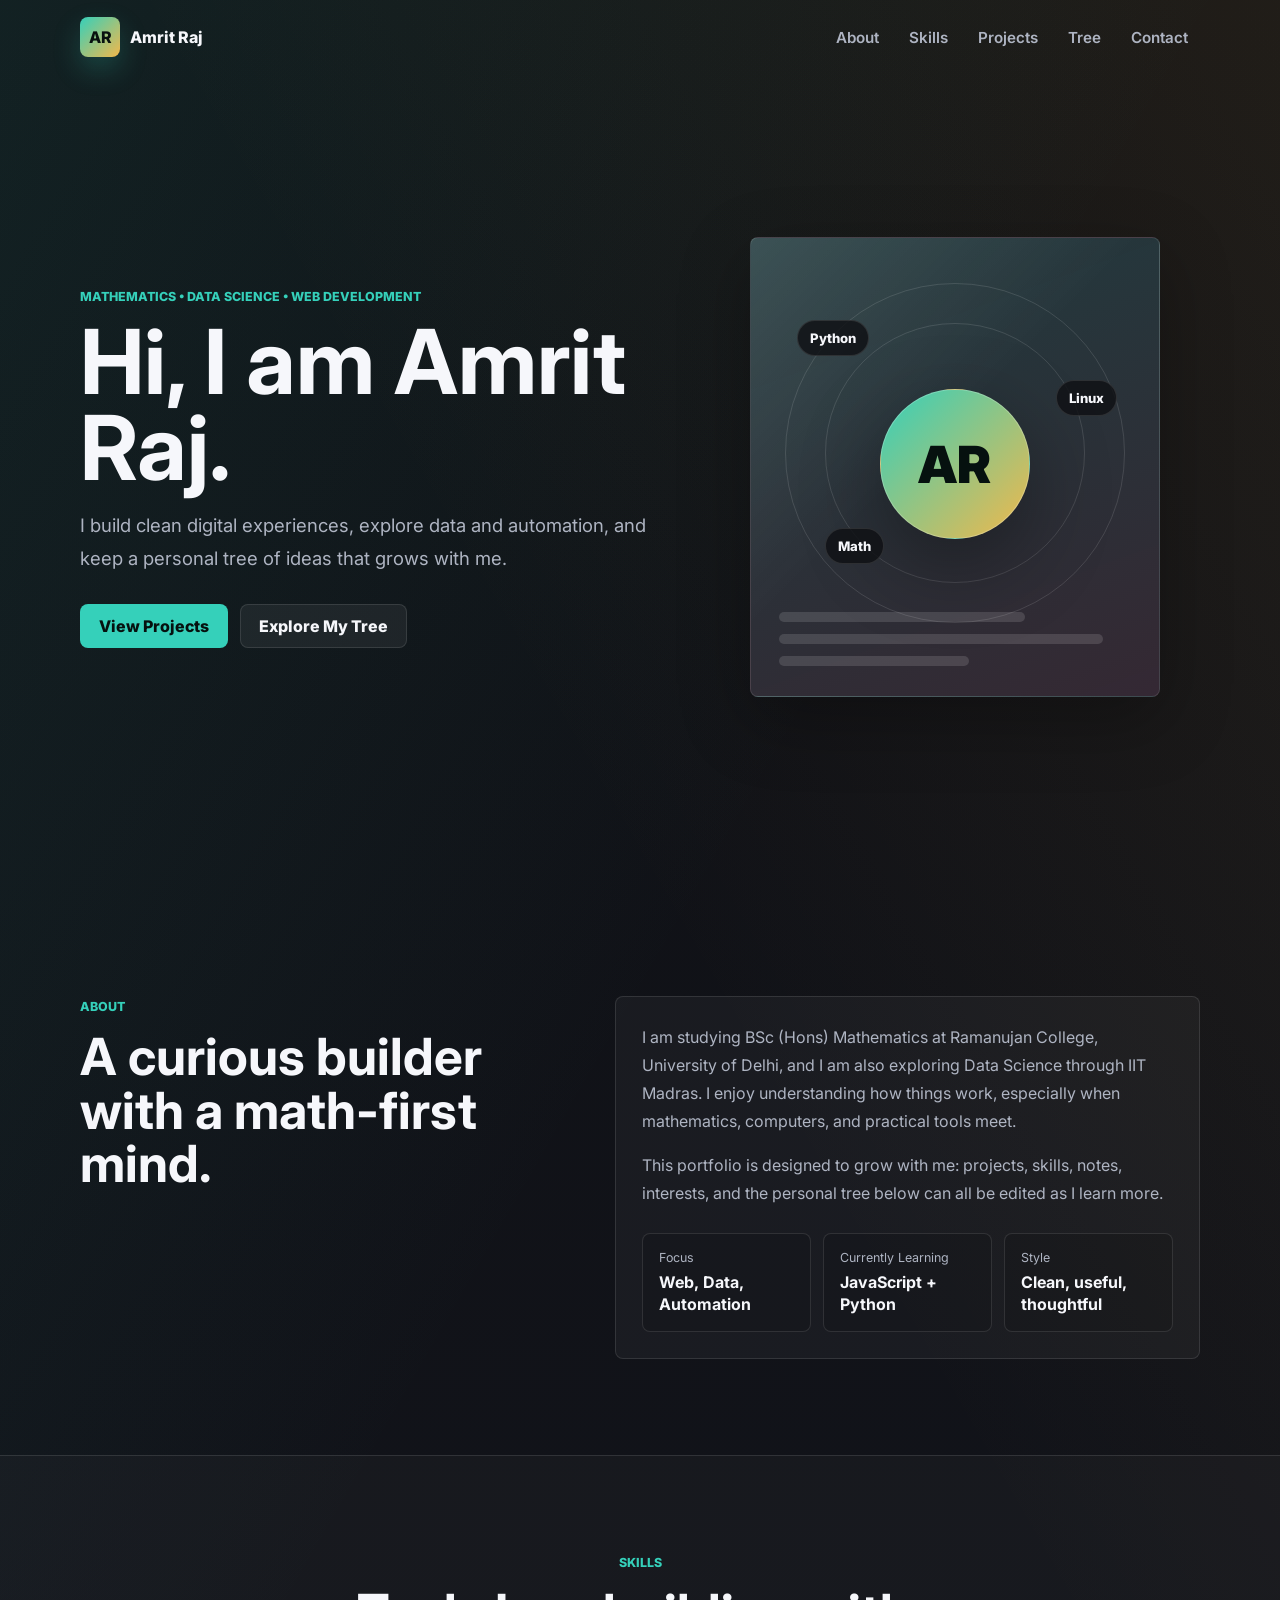
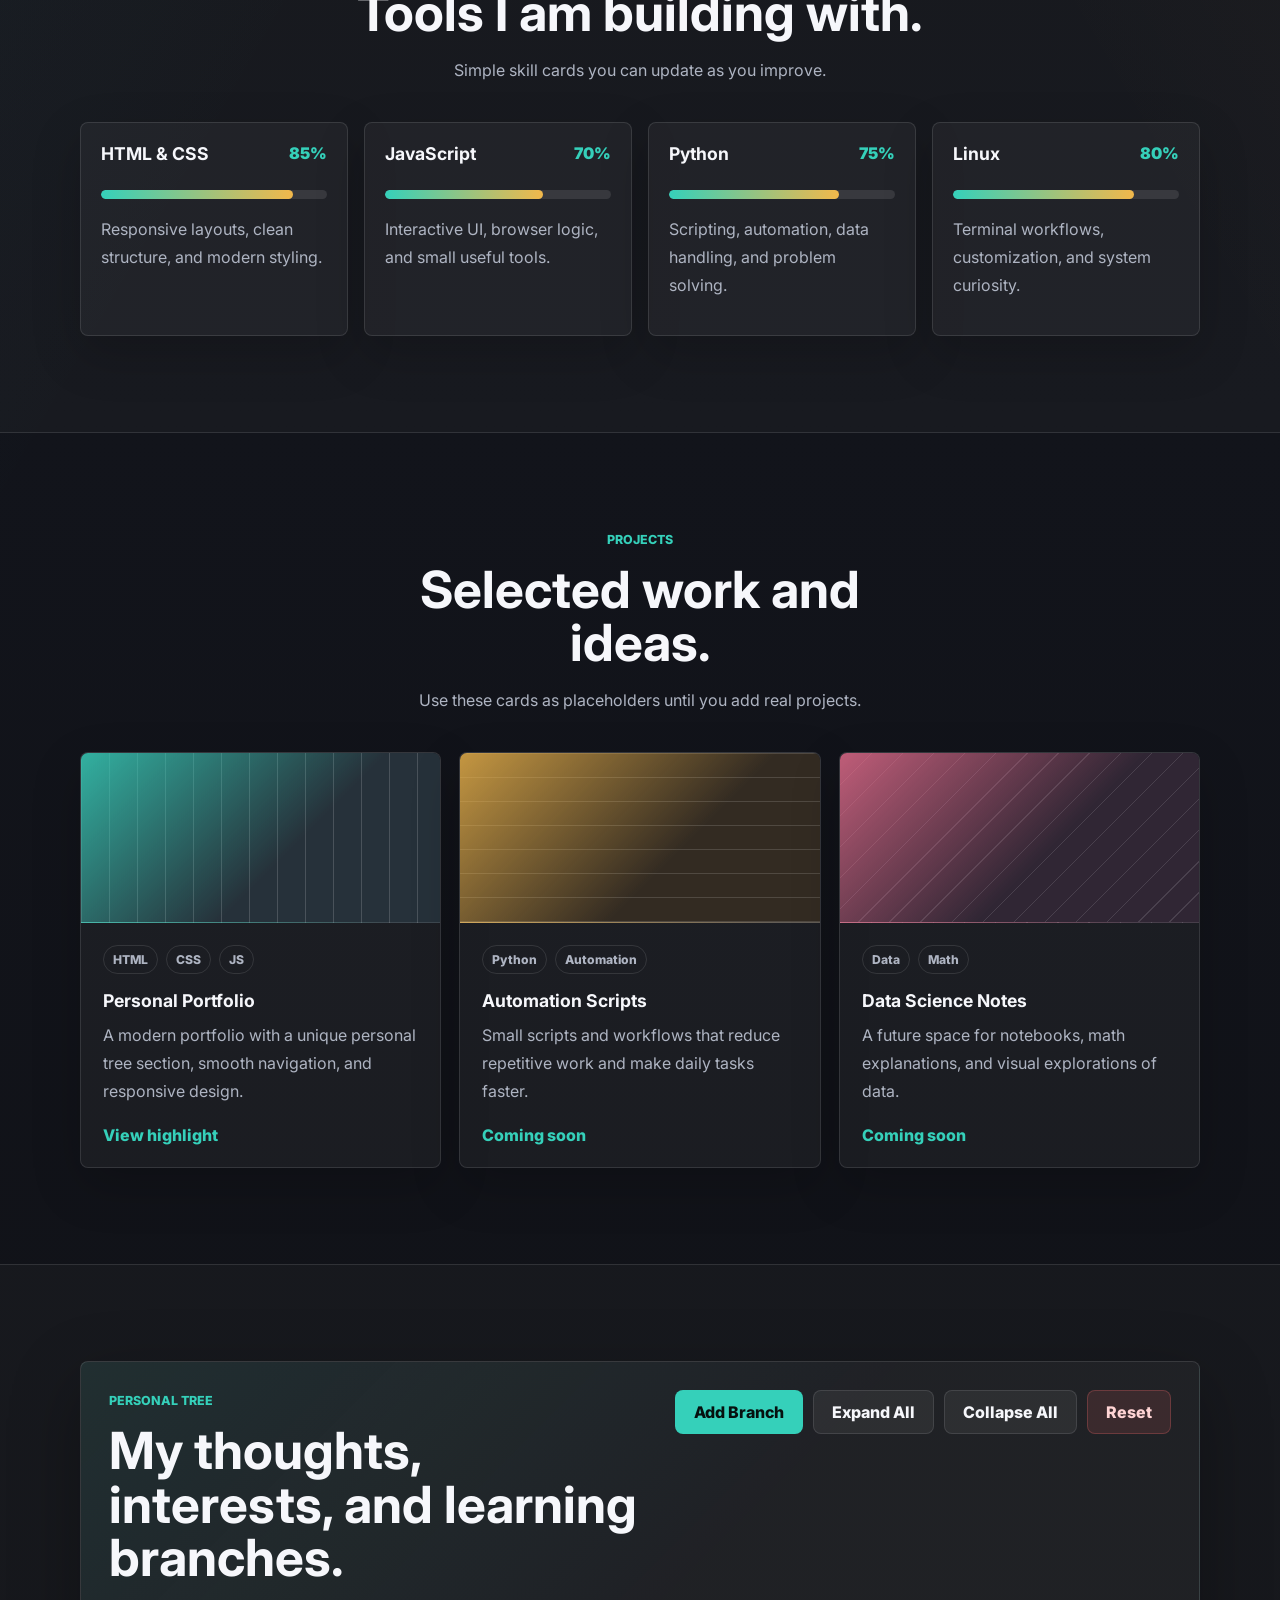
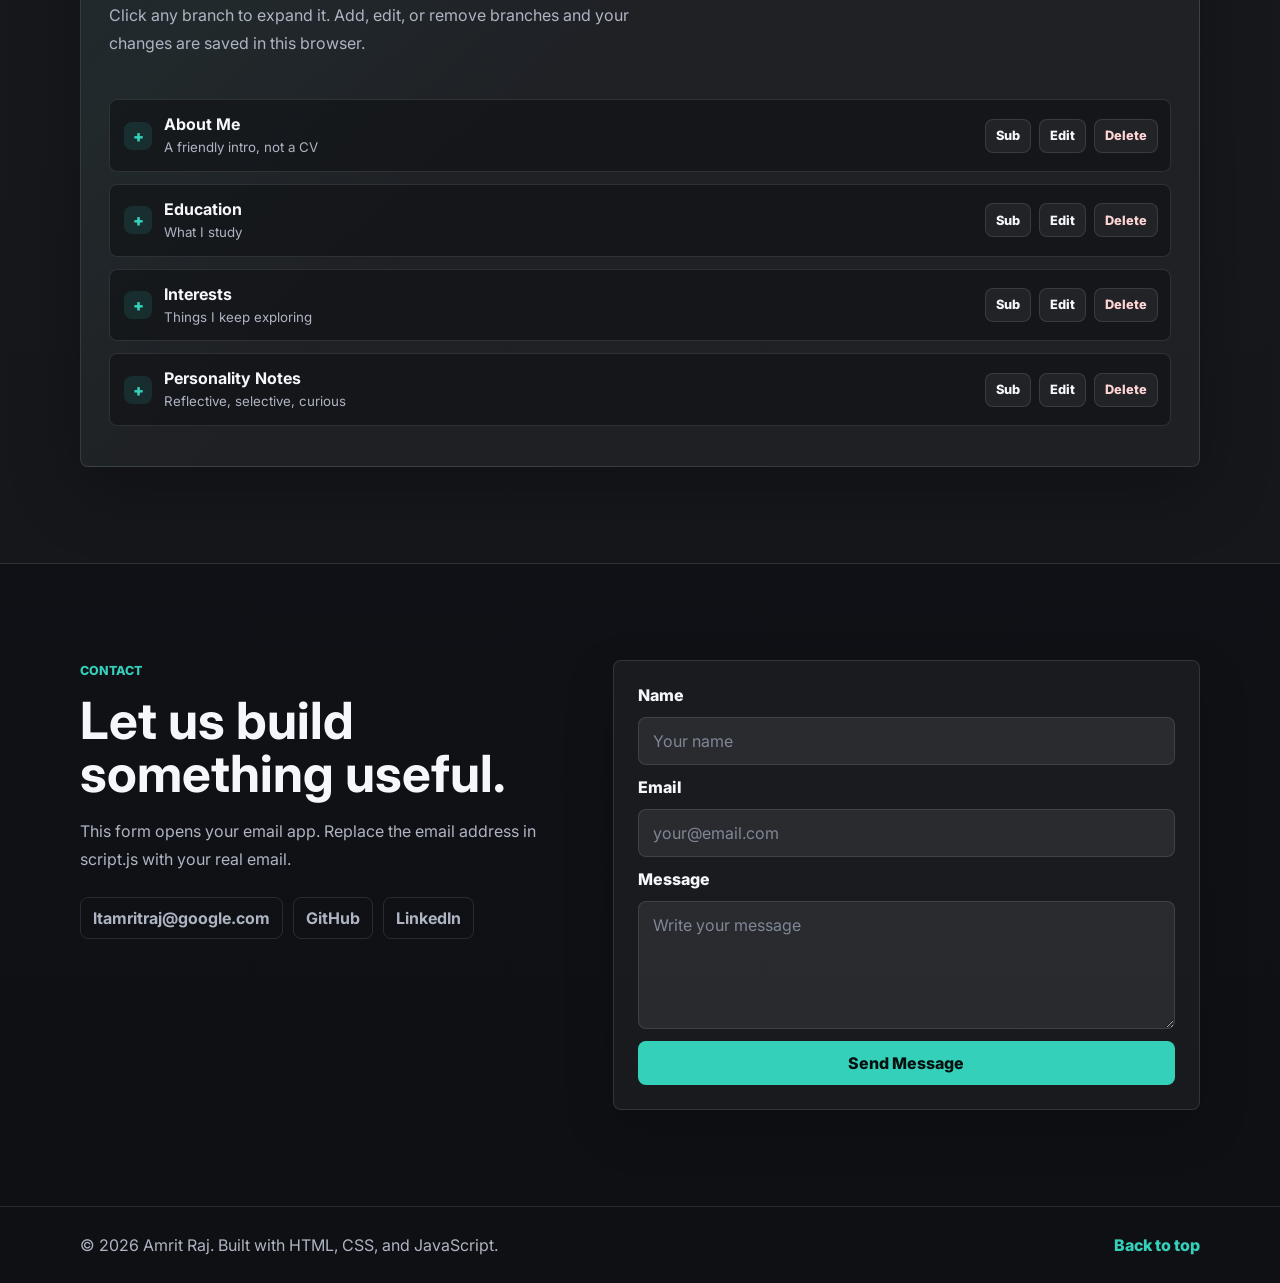
==== commit 0cf9ffe9: "Update contact email and GitHub link in index.html" ====
--- a/index.html
+++ b/index.html
@@ -307,8 +307,8 @@
 
           <div class="contact-links">
             <!-- EDIT THESE LINKS -->
-            <a href="mailto:your.email@example.com">your.email@example.com</a>
-            <a href="https://github.com/" target="_blank" rel="noreferrer">GitHub</a>
+            <a href="mailto:ltamritraj@google.com">ltamritraj@google.com</a>
+            <a href="https://github.com/ltraj/amritraj-website.git" target="_blank" rel="noreferrer">GitHub</a>
             <a href="https://www.linkedin.com/" target="_blank" rel="noreferrer">LinkedIn</a>
           </div>
         </div>
